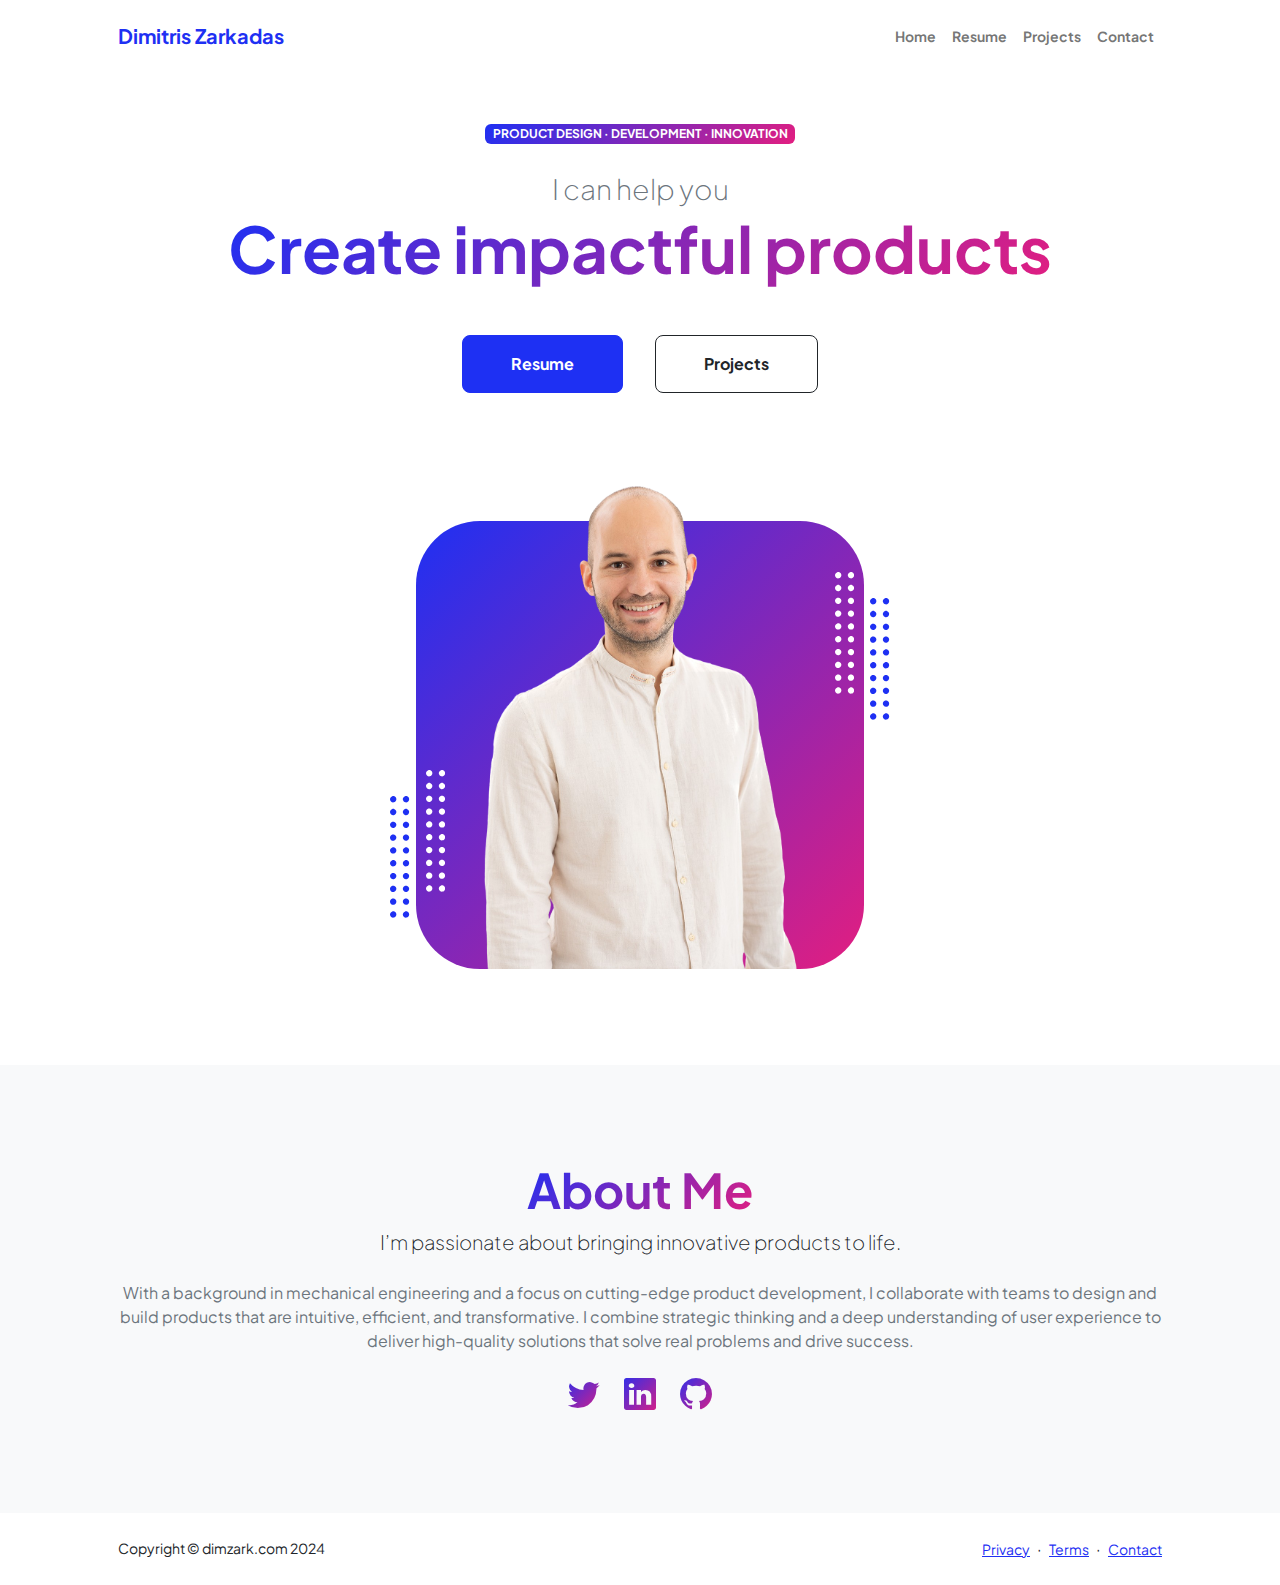
==== index.html @ 33615c78 "Update index.html" ====
<!DOCTYPE html>
<html lang="en">
    <head>
        <meta charset="utf-8" />
        <meta name="viewport" content="width=device-width, initial-scale=1, shrink-to-fit=no" />
        <meta name="description" content="" />
        <meta name="author" content="" />
        <title>Dimitris Zarkadas</title>
        <!-- Favicon-->
        <link rel="icon" type="image/x-icon" href="assets/favicon.ico" />
        <!-- Custom Google font-->
        <link rel="preconnect" href="https://fonts.googleapis.com" />
        <link rel="preconnect" href="https://fonts.gstatic.com" crossorigin />
        <link href="https://fonts.googleapis.com/css2?family=Plus+Jakarta+Sans:wght@100;200;300;400;500;600;700;800;900&amp;display=swap" rel="stylesheet" />
        <!-- Bootstrap icons-->
        <link href="https://cdn.jsdelivr.net/npm/bootstrap-icons@1.8.1/font/bootstrap-icons.css" rel="stylesheet" />
        <!-- Core theme CSS (includes Bootstrap)-->
        <link href="css/styles.css" rel="stylesheet" />
    </head>
    <body class="d-flex flex-column h-100">
        <main class="flex-shrink-0">
            <!-- Navigation-->
            <nav class="navbar navbar-expand-lg navbar-light bg-white py-3">
                <div class="container px-5">
                    <a class="navbar-brand" href="index.html"><span class="fw-bolder text-primary">Dimitris Zarkadas</span></a>
                    <button class="navbar-toggler" type="button" data-bs-toggle="collapse" data-bs-target="#navbarSupportedContent" aria-controls="navbarSupportedContent" aria-expanded="false" aria-label="Toggle navigation"><span class="navbar-toggler-icon"></span></button>
                    <div class="collapse navbar-collapse" id="navbarSupportedContent">
                        <ul class="navbar-nav ms-auto mb-2 mb-lg-0 small fw-bolder">
                            <li class="nav-item"><a class="nav-link" href="index.html">Home</a></li>
                            <li class="nav-item"><a class="nav-link" href="resume.html">Resume</a></li>
                            <li class="nav-item"><a class="nav-link" href="projects.html">Projects</a></li>
                            <li class="nav-item"><a class="nav-link" href="contact.html">Contact</a></li>
                        </ul>
                    </div>
                </div>
            </nav>
            <!-- Header-->
            <header class="py-5">
                <div class="container px-5 pb-5">
                    <div class="row gx-5 align-items-center">
                        <div class="col-xxl-5">
                            <!-- Header text content-->
                            <div class="text-center text-xxl-start">
                                <div class="badge bg-gradient-primary-to-secondary text-white mb-4"><div class="text-uppercase">Product Design &middot; Development &middot; Innovation</div></div>
                                <div class="fs-3 fw-light text-muted">I can help you</div>
                                <h1 class="display-3 fw-bolder mb-5"><span class="text-gradient d-inline">Create impactful products</span></h1>
                                <div class="d-grid gap-3 d-sm-flex justify-content-sm-center justify-content-xxl-start mb-3">
                                    <a class="btn btn-primary btn-lg px-5 py-3 me-sm-3 fs-6 fw-bolder" href="resume.html">Resume</a>
                                    <a class="btn btn-outline-dark btn-lg px-5 py-3 fs-6 fw-bolder" href="projects.html">Projects</a>
                                </div>
                            </div>
                        </div>
                        <div class="col-xxl-7">
                            <!-- Header profile picture-->
                            <div class="d-flex justify-content-center mt-5 mt-xxl-0">
                                <div class="profile bg-gradient-primary-to-secondary">
                                    <!-- TIP: For best results, use a photo with a transparent background like the demo example below-->
                                    <!-- Watch a tutorial on how to do this on YouTube (link)-->
                                    <img class="profile-img" src="assets/profile.png" alt="..." />
                                    <div class="dots-1">
                                        <!-- SVG Dots-->
                                        <svg version="1.1" xmlns="http://www.w3.org/2000/svg" xmlns:xlink="http://www.w3.org/1999/xlink" x="0px" y="0px" viewBox="0 0 191.6 1215.4" style="enable-background: new 0 0 191.6 1215.4" xml:space="preserve">
                                            <g transform="translate(0.000000,1280.000000) scale(0.100000,-0.100000)">
                                                <path d="M227.7,12788.6c-105-35-200-141-222-248c-43-206,163-412,369-369c155,32,275,190,260,339c-11,105-90,213-190,262        C383.7,12801.6,289.7,12808.6,227.7,12788.6z"></path>
                                                <path d="M1507.7,12788.6c-151-50-253-216-222-362c25-119,136-230,254-255c194-41,395,142,375,339c-11,105-90,213-190,262        C1663.7,12801.6,1569.7,12808.6,1507.7,12788.6z"></path>
                                                <path d="M227.7,11508.6c-105-35-200-141-222-248c-43-206,163-412,369-369c155,32,275,190,260,339c-11,105-90,213-190,262        C383.7,11521.6,289.7,11528.6,227.7,11508.6z"></path>
                                                <path d="M1507.7,11508.6c-151-50-253-216-222-362c25-119,136-230,254-255c194-41,395,142,375,339c-11,105-90,213-190,262        C1663.7,11521.6,1569.7,11528.6,1507.7,11508.6z"></path>
                                                <path d="M227.7,10228.6c-105-35-200-141-222-248c-43-206,163-412,369-369c155,32,275,190,260,339c-11,105-90,213-190,262        C383.7,10241.6,289.7,10248.6,227.7,10228.6z"></path>
                                                <path d="M1507.7,10228.6c-105-35-200-141-222-248c-43-206,163-412,369-369c155,32,275,190,260,339c-11,105-90,213-190,262        C1663.7,10241.6,1569.7,10248.6,1507.7,10228.6z"></path>
                                                <path d="M227.7,8948.6c-105-35-200-141-222-248c-43-206,163-412,369-369c155,32,275,190,260,339c-11,105-90,213-190,262        C383.7,8961.6,289.7,8968.6,227.7,8948.6z"></path>
                                                <path d="M1507.7,8948.6c-105-35-200-141-222-248c-43-206,163-412,369-369c155,32,275,190,260,339c-11,105-90,213-190,262        C1663.7,8961.6,1569.7,8968.6,1507.7,8948.6z"></path>
                                                <path d="M227.7,7668.6c-105-35-200-141-222-248c-43-206,163-412,369-369c155,32,275,190,260,339c-11,105-90,213-190,262        C383.7,7681.6,289.7,7688.6,227.7,7668.6z"></path>
                                                <path d="M1507.7,7668.6c-105-35-200-141-222-248c-43-206,163-412,369-369c155,32,275,190,260,339c-11,105-90,213-190,262        C1663.7,7681.6,1569.7,7688.6,1507.7,7668.6z"></path>
                                                <path d="M227.7,6388.6c-105-35-200-141-222-248c-43-206,163-412,369-369c155,32,275,190,260,339c-11,105-90,213-190,262        C383.7,6401.6,289.7,6408.6,227.7,6388.6z"></path>
                                                <path d="M1507.7,6388.6c-105-35-200-141-222-248c-43-206,163-412,369-369c155,32,275,190,260,339c-11,105-90,213-190,262        C1663.7,6401.6,1569.7,6408.6,1507.7,6388.6z"></path>
                                                <path d="M227.7,5108.6c-105-35-200-141-222-248c-43-206,163-412,369-369c155,32,275,190,260,339c-11,105-90,213-190,262        C383.7,5121.6,289.7,5128.6,227.7,5108.6z"></path>
                                                <path d="M1507.7,5108.6c-105-35-200-141-222-248c-43-206,163-412,369-369c155,32,275,190,260,339c-11,105-90,213-190,262        C1663.7,5121.6,1569.7,5128.6,1507.7,5108.6z"></path>
                                                <path d="M227.7,3828.6c-105-35-200-141-222-248c-43-206,163-412,369-369c155,32,275,190,260,339c-11,105-90,213-190,262        C383.7,3841.6,289.7,3848.6,227.7,3828.6z"></path>
                                                <path d="M1507.7,3828.6c-105-35-200-141-222-248c-43-206,163-412,369-369c155,32,275,190,260,339c-11,105-90,213-190,262        C1663.7,3841.6,1569.7,3848.6,1507.7,3828.6z"></path>
                                                <path d="M227.7,2548.6c-105-35-200-141-222-248c-43-206,163-412,369-369c155,32,275,190,260,339c-11,105-90,213-190,262        C383.7,2561.6,289.7,2568.6,227.7,2548.6z"></path>
                                                <path d="M1507.7,2548.6c-105-35-200-141-222-248c-43-206,163-412,369-369c155,32,275,190,260,339c-11,105-90,213-190,262        C1663.7,2561.6,1569.7,2568.6,1507.7,2548.6z"></path>
                                                <path d="M227.7,1268.6c-105-35-200-141-222-248c-43-206,163-412,369-369c155,32,275,190,260,339c-11,105-90,213-190,262        C383.7,1281.6,289.7,1288.6,227.7,1268.6z"></path>
                                                <path d="M1507.7,1268.6c-105-35-200-141-222-248c-43-206,163-412,369-369c155,32,275,190,260,339c-11,105-90,213-190,262        C1663.7,1281.6,1569.7,1288.6,1507.7,1268.6z"></path>
                                            </g>
                                        </svg>
                                        <!-- END of SVG dots-->
                                    </div>
                                    <div class="dots-2">
                                        <!-- SVG Dots-->
                                        <svg version="1.1" xmlns="http://www.w3.org/2000/svg" xmlns:xlink="http://www.w3.org/1999/xlink" x="0px" y="0px" viewBox="0 0 191.6 1215.4" style="enable-background: new 0 0 191.6 1215.4" xml:space="preserve">
                                            <g transform="translate(0.000000,1280.000000) scale(0.100000,-0.100000)">
                                                <path d="M227.7,12788.6c-105-35-200-141-222-248c-43-206,163-412,369-369c155,32,275,190,260,339c-11,105-90,213-190,262        C383.7,12801.6,289.7,12808.6,227.7,12788.6z"></path>
                                                <path d="M1507.7,12788.6c-151-50-253-216-222-362c25-119,136-230,254-255c194-41,395,142,375,339c-11,105-90,213-190,262        C1663.7,12801.6,1569.7,12808.6,1507.7,12788.6z"></path>
                                                <path d="M227.7,11508.6c-105-35-200-141-222-248c-43-206,163-412,369-369c155,32,275,190,260,339c-11,105-90,213-190,262        C383.7,11521.6,289.7,11528.6,227.7,11508.6z"></path>
                                                <path d="M1507.7,11508.6c-151-50-253-216-222-362c25-119,136-230,254-255c194-41,395,142,375,339c-11,105-90,213-190,262        C1663.7,11521.6,1569.7,11528.6,1507.7,11508.6z"></path>
                                                <path d="M227.7,10228.6c-105-35-200-141-222-248c-43-206,163-412,369-369c155,32,275,190,260,339c-11,105-90,213-190,262        C383.7,10241.6,289.7,10248.6,227.7,10228.6z"></path>
                                                <path d="M1507.7,10228.6c-105-35-200-141-222-248c-43-206,163-412,369-369c155,32,275,190,260,339c-11,105-90,213-190,262        C1663.7,10241.6,1569.7,10248.6,1507.7,10228.6z"></path>
                                                <path d="M227.7,8948.6c-105-35-200-141-222-248c-43-206,163-412,369-369c155,32,275,190,260,339c-11,105-90,213-190,262        C383.7,8961.6,289.7,8968.6,227.7,8948.6z"></path>
                                                <path d="M1507.7,8948.6c-105-35-200-141-222-248c-43-206,163-412,369-369c155,32,275,190,260,339c-11,105-90,213-190,262        C1663.7,8961.6,1569.7,8968.6,1507.7,8948.6z"></path>
                                                <path d="M227.7,7668.6c-105-35-200-141-222-248c-43-206,163-412,369-369c155,32,275,190,260,339c-11,105-90,213-190,262        C383.7,7681.6,289.7,7688.6,227.7,7668.6z"></path>
                                                <path d="M1507.7,7668.6c-105-35-200-141-222-248c-43-206,163-412,369-369c155,32,275,190,260,339c-11,105-90,213-190,262        C1663.7,7681.6,1569.7,7688.6,1507.7,7668.6z"></path>
                                                <path d="M227.7,6388.6c-105-35-200-141-222-248c-43-206,163-412,369-369c155,32,275,190,260,339c-11,105-90,213-190,262        C383.7,6401.6,289.7,6408.6,227.7,6388.6z"></path>
                                                <path d="M1507.7,6388.6c-105-35-200-141-222-248c-43-206,163-412,369-369c155,32,275,190,260,339c-11,105-90,213-190,262        C1663.7,6401.6,1569.7,6408.6,1507.7,6388.6z"></path>
                                                <path d="M227.7,5108.6c-105-35-200-141-222-248c-43-206,163-412,369-369c155,32,275,190,260,339c-11,105-90,213-190,262        C383.7,5121.6,289.7,5128.6,227.7,5108.6z"></path>
                                                <path d="M1507.7,5108.6c-105-35-200-141-222-248c-43-206,163-412,369-369c155,32,275,190,260,339c-11,105-90,213-190,262        C1663.7,5121.6,1569.7,5128.6,1507.7,5108.6z"></path>
                                                <path d="M227.7,3828.6c-105-35-200-141-222-248c-43-206,163-412,369-369c155,32,275,190,260,339c-11,105-90,213-190,262        C383.7,3841.6,289.7,3848.6,227.7,3828.6z"></path>
                                                <path d="M1507.7,3828.6c-105-35-200-141-222-248c-43-206,163-412,369-369c155,32,275,190,260,339c-11,105-90,213-190,262        C1663.7,3841.6,1569.7,3848.6,1507.7,3828.6z"></path>
                                                <path d="M227.7,2548.6c-105-35-200-141-222-248c-43-206,163-412,369-369c155,32,275,190,260,339c-11,105-90,213-190,262        C383.7,2561.6,289.7,2568.6,227.7,2548.6z"></path>
                                                <path d="M1507.7,2548.6c-105-35-200-141-222-248c-43-206,163-412,369-369c155,32,275,190,260,339c-11,105-90,213-190,262        C1663.7,2561.6,1569.7,2568.6,1507.7,2548.6z"></path>
                                                <path d="M227.7,1268.6c-105-35-200-141-222-248c-43-206,163-412,369-369c155,32,275,190,260,339c-11,105-90,213-190,262        C383.7,1281.6,289.7,1288.6,227.7,1268.6z"></path>
                                                <path d="M1507.7,1268.6c-105-35-200-141-222-248c-43-206,163-412,369-369c155,32,275,190,260,339c-11,105-90,213-190,262        C1663.7,1281.6,1569.7,1288.6,1507.7,1268.6z"></path>
                                            </g>
                                        </svg>
                                        <!-- END of SVG dots-->
                                    </div>
                                    <div class="dots-3">
                                        <!-- SVG Dots-->
                                        <svg version="1.1" xmlns="http://www.w3.org/2000/svg" xmlns:xlink="http://www.w3.org/1999/xlink" x="0px" y="0px" viewBox="0 0 191.6 1215.4" style="enable-background: new 0 0 191.6 1215.4" xml:space="preserve">
                                            <g transform="translate(0.000000,1280.000000) scale(0.100000,-0.100000)">
                                                <path d="M227.7,12788.6c-105-35-200-141-222-248c-43-206,163-412,369-369c155,32,275,190,260,339c-11,105-90,213-190,262        C383.7,12801.6,289.7,12808.6,227.7,12788.6z"></path>
                                                <path d="M1507.7,12788.6c-151-50-253-216-222-362c25-119,136-230,254-255c194-41,395,142,375,339c-11,105-90,213-190,262        C1663.7,12801.6,1569.7,12808.6,1507.7,12788.6z"></path>
                                                <path d="M227.7,11508.6c-105-35-200-141-222-248c-43-206,163-412,369-369c155,32,275,190,260,339c-11,105-90,213-190,262        C383.7,11521.6,289.7,11528.6,227.7,11508.6z"></path>
                                                <path d="M1507.7,11508.6c-151-50-253-216-222-362c25-119,136-230,254-255c194-41,395,142,375,339c-11,105-90,213-190,262        C1663.7,11521.6,1569.7,11528.6,1507.7,11508.6z"></path>
                                                <path d="M227.7,10228.6c-105-35-200-141-222-248c-43-206,163-412,369-369c155,32,275,190,260,339c-11,105-90,213-190,262        C383.7,10241.6,289.7,10248.6,227.7,10228.6z"></path>
                                                <path d="M1507.7,10228.6c-105-35-200-141-222-248c-43-206,163-412,369-369c155,32,275,190,260,339c-11,105-90,213-190,262        C1663.7,10241.6,1569.7,10248.6,1507.7,10228.6z"></path>
                                                <path d="M227.7,8948.6c-105-35-200-141-222-248c-43-206,163-412,369-369c155,32,275,190,260,339c-11,105-90,213-190,262        C383.7,8961.6,289.7,8968.6,227.7,8948.6z"></path>
                                                <path d="M1507.7,8948.6c-105-35-200-141-222-248c-43-206,163-412,369-369c155,32,275,190,260,339c-11,105-90,213-190,262        C1663.7,8961.6,1569.7,8968.6,1507.7,8948.6z"></path>
                                                <path d="M227.7,7668.6c-105-35-200-141-222-248c-43-206,163-412,369-369c155,32,275,190,260,339c-11,105-90,213-190,262        C383.7,7681.6,289.7,7688.6,227.7,7668.6z"></path>
                                                <path d="M1507.7,7668.6c-105-35-200-141-222-248c-43-206,163-412,369-369c155,32,275,190,260,339c-11,105-90,213-190,262        C1663.7,7681.6,1569.7,7688.6,1507.7,7668.6z"></path>
                                                <path d="M227.7,6388.6c-105-35-200-141-222-248c-43-206,163-412,369-369c155,32,275,190,260,339c-11,105-90,213-190,262        C383.7,6401.6,289.7,6408.6,227.7,6388.6z"></path>
                                                <path d="M1507.7,6388.6c-105-35-200-141-222-248c-43-206,163-412,369-369c155,32,275,190,260,339c-11,105-90,213-190,262        C1663.7,6401.6,1569.7,6408.6,1507.7,6388.6z"></path>
                                                <path d="M227.7,5108.6c-105-35-200-141-222-248c-43-206,163-412,369-369c155,32,275,190,260,339c-11,105-90,213-190,262        C383.7,5121.6,289.7,5128.6,227.7,5108.6z"></path>
                                                <path d="M1507.7,5108.6c-105-35-200-141-222-248c-43-206,163-412,369-369c155,32,275,190,260,339c-11,105-90,213-190,262        C1663.7,5121.6,1569.7,5128.6,1507.7,5108.6z"></path>
                                                <path d="M227.7,3828.6c-105-35-200-141-222-248c-43-206,163-412,369-369c155,32,275,190,260,339c-11,105-90,213-190,262        C383.7,3841.6,289.7,3848.6,227.7,3828.6z"></path>
                                                <path d="M1507.7,3828.6c-105-35-200-141-222-248c-43-206,163-412,369-369c155,32,275,190,260,339c-11,105-90,213-190,262        C1663.7,3841.6,1569.7,3848.6,1507.7,3828.6z"></path>
                                                <path d="M227.7,2548.6c-105-35-200-141-222-248c-43-206,163-412,369-369c155,32,275,190,260,339c-11,105-90,213-190,262        C383.7,2561.6,289.7,2568.6,227.7,2548.6z"></path>
                                                <path d="M1507.7,2548.6c-105-35-200-141-222-248c-43-206,163-412,369-369c155,32,275,190,260,339c-11,105-90,213-190,262        C1663.7,2561.6,1569.7,2568.6,1507.7,2548.6z"></path>
                                                <path d="M227.7,1268.6c-105-35-200-141-222-248c-43-206,163-412,369-369c155,32,275,190,260,339c-11,105-90,213-190,262        C383.7,1281.6,289.7,1288.6,227.7,1268.6z"></path>
                                                <path d="M1507.7,1268.6c-105-35-200-141-222-248c-43-206,163-412,369-369c155,32,275,190,260,339c-11,105-90,213-190,262        C1663.7,1281.6,1569.7,1288.6,1507.7,1268.6z"></path>
                                            </g>
                                        </svg>
                                        <!-- END of SVG dots-->
                                    </div>
                                    <div class="dots-4">
                                        <!-- SVG Dots-->
                                        <svg version="1.1" xmlns="http://www.w3.org/2000/svg" xmlns:xlink="http://www.w3.org/1999/xlink" x="0px" y="0px" viewBox="0 0 191.6 1215.4" style="enable-background: new 0 0 191.6 1215.4" xml:space="preserve">
                                            <g transform="translate(0.000000,1280.000000) scale(0.100000,-0.100000)">
                                                <path d="M227.7,12788.6c-105-35-200-141-222-248c-43-206,163-412,369-369c155,32,275,190,260,339c-11,105-90,213-190,262        C383.7,12801.6,289.7,12808.6,227.7,12788.6z"></path>
                                                <path d="M1507.7,12788.6c-151-50-253-216-222-362c25-119,136-230,254-255c194-41,395,142,375,339c-11,105-90,213-190,262        C1663.7,12801.6,1569.7,12808.6,1507.7,12788.6z"></path>
                                                <path d="M227.7,11508.6c-105-35-200-141-222-248c-43-206,163-412,369-369c155,32,275,190,260,339c-11,105-90,213-190,262        C383.7,11521.6,289.7,11528.6,227.7,11508.6z"></path>
                                                <path d="M1507.7,11508.6c-151-50-253-216-222-362c25-119,136-230,254-255c194-41,395,142,375,339c-11,105-90,213-190,262        C1663.7,11521.6,1569.7,11528.6,1507.7,11508.6z"></path>
                                                <path d="M227.7,10228.6c-105-35-200-141-222-248c-43-206,163-412,369-369c155,32,275,190,260,339c-11,105-90,213-190,262        C383.7,10241.6,289.7,10248.6,227.7,10228.6z"></path>
                                                <path d="M1507.7,10228.6c-105-35-200-141-222-248c-43-206,163-412,369-369c155,32,275,190,260,339c-11,105-90,213-190,262        C1663.7,10241.6,1569.7,10248.6,1507.7,10228.6z"></path>
                                                <path d="M227.7,8948.6c-105-35-200-141-222-248c-43-206,163-412,369-369c155,32,275,190,260,339c-11,105-90,213-190,262        C383.7,8961.6,289.7,8968.6,227.7,8948.6z"></path>
                                                <path d="M1507.7,8948.6c-105-35-200-141-222-248c-43-206,163-412,369-369c155,32,275,190,260,339c-11,105-90,213-190,262        C1663.7,8961.6,1569.7,8968.6,1507.7,8948.6z"></path>
                                                <path d="M227.7,7668.6c-105-35-200-141-222-248c-43-206,163-412,369-369c155,32,275,190,260,339c-11,105-90,213-190,262        C383.7,7681.6,289.7,7688.6,227.7,7668.6z"></path>
                                                <path d="M1507.7,7668.6c-105-35-200-141-222-248c-43-206,163-412,369-369c155,32,275,190,260,339c-11,105-90,213-190,262        C1663.7,7681.6,1569.7,7688.6,1507.7,7668.6z"></path>
                                                <path d="M227.7,6388.6c-105-35-200-141-222-248c-43-206,163-412,369-369c155,32,275,190,260,339c-11,105-90,213-190,262        C383.7,6401.6,289.7,6408.6,227.7,6388.6z"></path>
                                                <path d="M1507.7,6388.6c-105-35-200-141-222-248c-43-206,163-412,369-369c155,32,275,190,260,339c-11,105-90,213-190,262        C1663.7,6401.6,1569.7,6408.6,1507.7,6388.6z"></path>
                                                <path d="M227.7,5108.6c-105-35-200-141-222-248c-43-206,163-412,369-369c155,32,275,190,260,339c-11,105-90,213-190,262        C383.7,5121.6,289.7,5128.6,227.7,5108.6z"></path>
                                                <path d="M1507.7,5108.6c-105-35-200-141-222-248c-43-206,163-412,369-369c155,32,275,190,260,339c-11,105-90,213-190,262        C1663.7,5121.6,1569.7,5128.6,1507.7,5108.6z"></path>
                                                <path d="M227.7,3828.6c-105-35-200-141-222-248c-43-206,163-412,369-369c155,32,275,190,260,339c-11,105-90,213-190,262        C383.7,3841.6,289.7,3848.6,227.7,3828.6z"></path>
                                                <path d="M1507.7,3828.6c-105-35-200-141-222-248c-43-206,163-412,369-369c155,32,275,190,260,339c-11,105-90,213-190,262        C1663.7,3841.6,1569.7,3848.6,1507.7,3828.6z"></path>
                                                <path d="M227.7,2548.6c-105-35-200-141-222-248c-43-206,163-412,369-369c155,32,275,190,260,339c-11,105-90,213-190,262        C383.7,2561.6,289.7,2568.6,227.7,2548.6z"></path>
                                                <path d="M1507.7,2548.6c-105-35-200-141-222-248c-43-206,163-412,369-369c155,32,275,190,260,339c-11,105-90,213-190,262        C1663.7,2561.6,1569.7,2568.6,1507.7,2548.6z"></path>
                                                <path d="M227.7,1268.6c-105-35-200-141-222-248c-43-206,163-412,369-369c155,32,275,190,260,339c-11,105-90,213-190,262        C383.7,1281.6,289.7,1288.6,227.7,1268.6z"></path>
                                                <path d="M1507.7,1268.6c-105-35-200-141-222-248c-43-206,163-412,369-369c155,32,275,190,260,339c-11,105-90,213-190,262        C1663.7,1281.6,1569.7,1288.6,1507.7,1268.6z"></path>
                                            </g>
                                        </svg>
                                        <!-- END of SVG dots-->
                                    </div>
                                </div>
                            </div>
                        </div>
                    </div>
                </div>
            </header>
            <!-- About Section-->
            <section class="bg-light py-5">
                <div class="container px-5">
                    <div class="row gx-5 justify-content-center">
                        <div class="col-xxl-8">
                            <div class="text-center my-5">
                                <h2 class="display-5 fw-bolder"><span class="text-gradient d-inline">About Me</span></h2>
                                <p class="lead fw-light mb-4">I’m passionate about bringing innovative products to life.</p>
                                <p class="text-muted">With a background in mechanical engineering and a focus on cutting-edge product development, I collaborate with teams to design and build products that are intuitive, efficient, and transformative. I combine strategic thinking and a deep understanding of user experience to deliver high-quality solutions that solve real problems and drive success.</p>
                                <div class="d-flex justify-content-center fs-2 gap-4">
                                    <a class="text-gradient" href="#!"><i class="bi bi-twitter"></i></a>
                                    <a class="text-gradient" href="#!"><i class="bi bi-linkedin"></i></a>
                                    <a class="text-gradient" href="#!"><i class="bi bi-github"></i></a>
                                </div>
                            </div>
                        </div>
                    </div>
                </div>
            </section>
        </main>
        <!-- Footer-->
        <footer class="bg-white py-4 mt-auto">
            <div class="container px-5">
                <div class="row align-items-center justify-content-between flex-column flex-sm-row">
                    <div class="col-auto"><div class="small m-0">Copyright &copy; dimzark.com 2024</div></div>
                    <div class="col-auto">
                        <a class="small" href="#!">Privacy</a>
                        <span class="mx-1">&middot;</span>
                        <a class="small" href="#!">Terms</a>
                        <span class="mx-1">&middot;</span>
                        <a class="small" href="#!">Contact</a>
                    </div>
                </div>
            </div>
        </footer>
        <!-- Bootstrap core JS-->
        <script src="https://cdn.jsdelivr.net/npm/bootstrap@5.2.3/dist/js/bootstrap.bundle.min.js"></script>
        <!-- Core theme JS-->
        <script src="js/scripts.js"></script>
    </body>
</html>
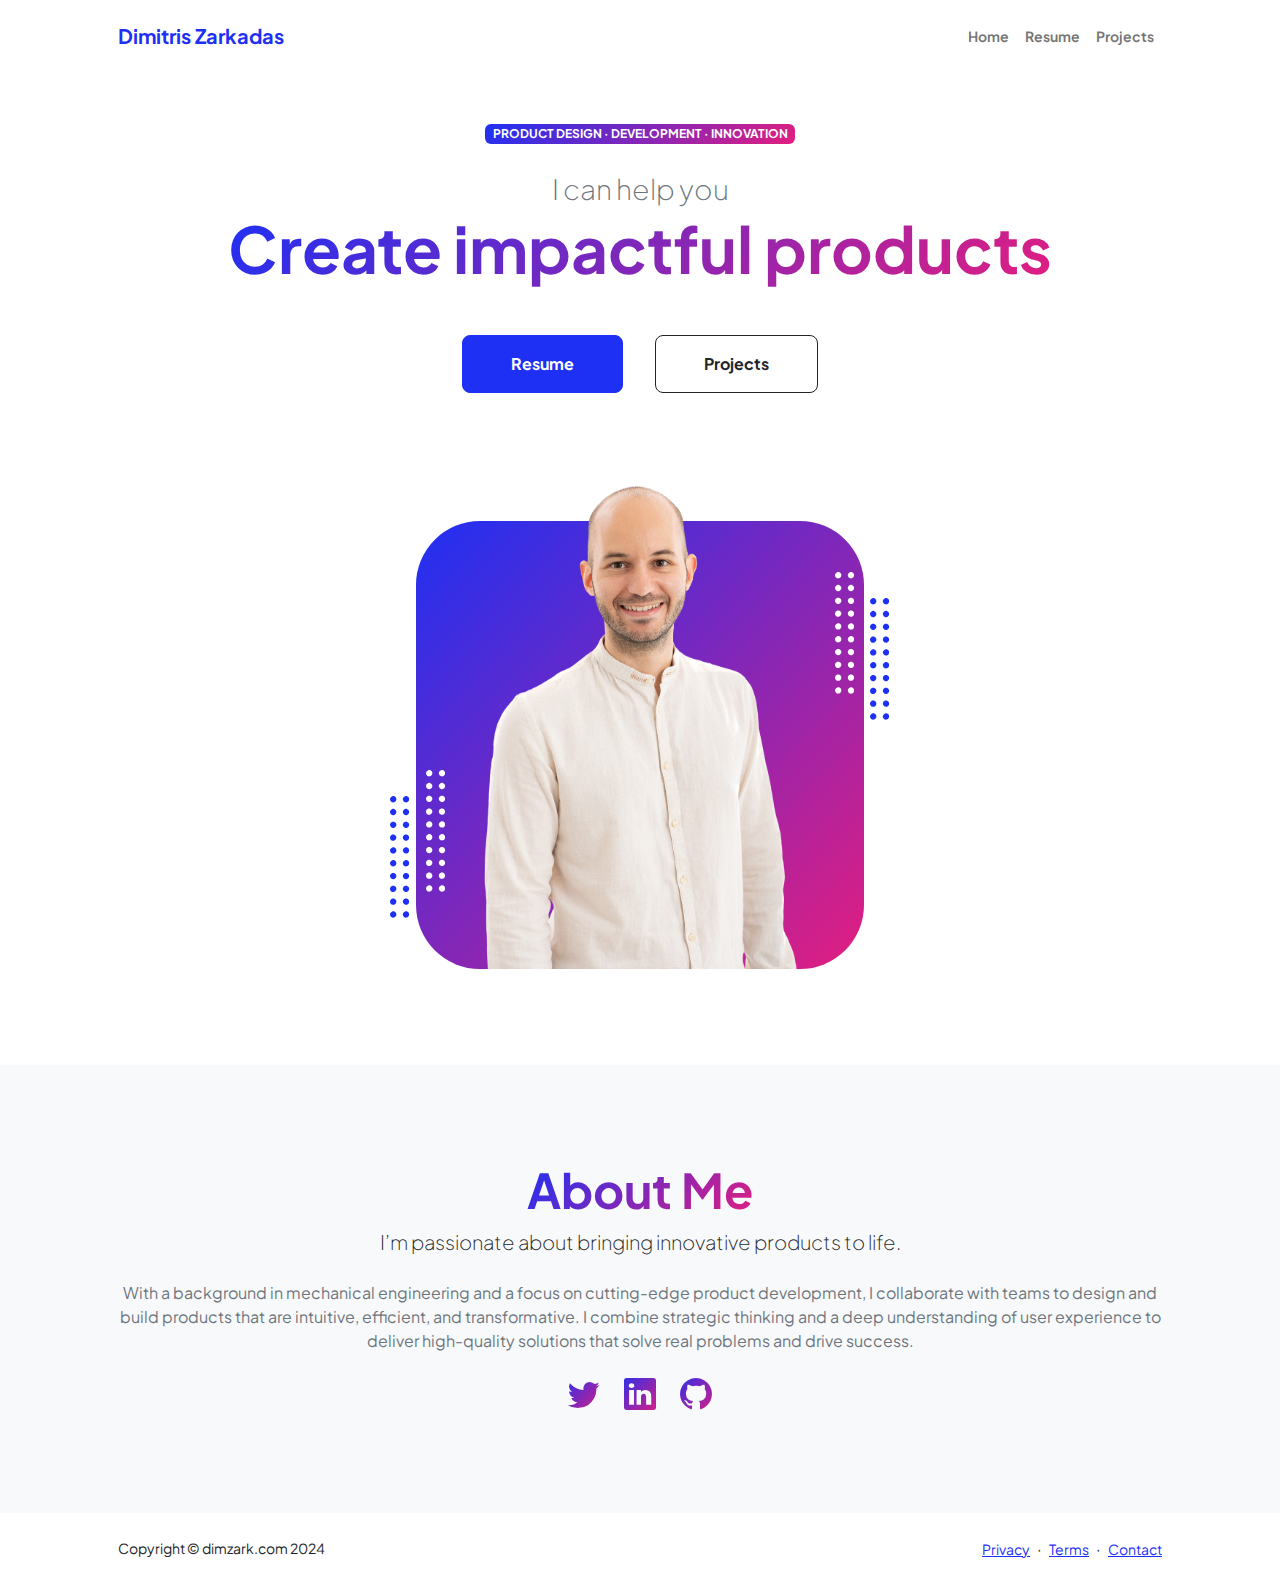
==== commit a5ce25c9: "Update index.html" ====
--- a/index.html
+++ b/index.html
@@ -29,7 +29,7 @@
                             <li class="nav-item"><a class="nav-link" href="index.html">Home</a></li>
                             <li class="nav-item"><a class="nav-link" href="resume.html">Resume</a></li>
                             <li class="nav-item"><a class="nav-link" href="projects.html">Projects</a></li>
-                            <li class="nav-item"><a class="nav-link" href="contact.html">Contact</a></li>
+                            <!--  <li class="nav-item"><a class="nav-link" href="contact.html">Contact</a></li> -->
                         </ul>
                     </div>
                 </div>
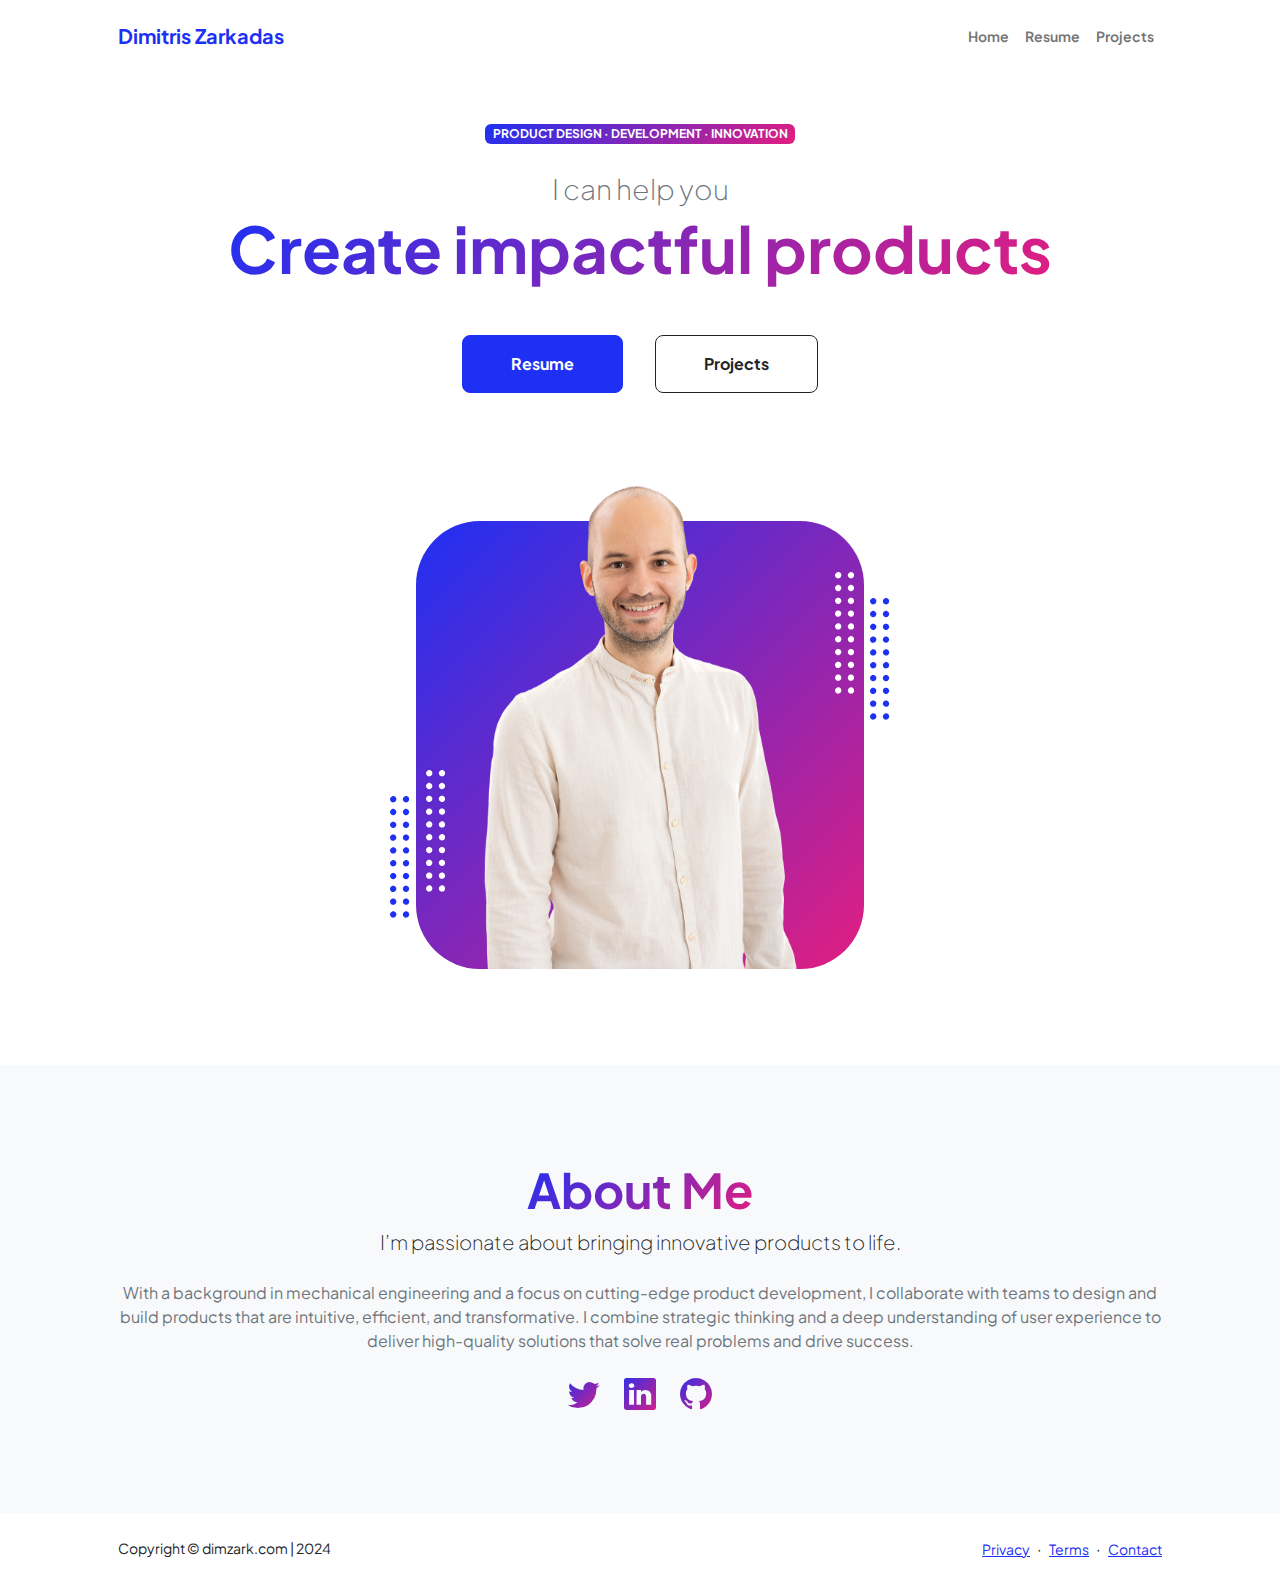
==== commit bc85ba5a: "Update index.html" ====
--- a/index.html
+++ b/index.html
@@ -199,7 +199,7 @@
         <footer class="bg-white py-4 mt-auto">
             <div class="container px-5">
                 <div class="row align-items-center justify-content-between flex-column flex-sm-row">
-                    <div class="col-auto"><div class="small m-0">Copyright &copy; dimzark.com 2024</div></div>
+                    <div class="col-auto"><div class="small m-0">Copyright &copy; dimzark.com | 2024</div></div>
                     <div class="col-auto">
                         <a class="small" href="#!">Privacy</a>
                         <span class="mx-1">&middot;</span>
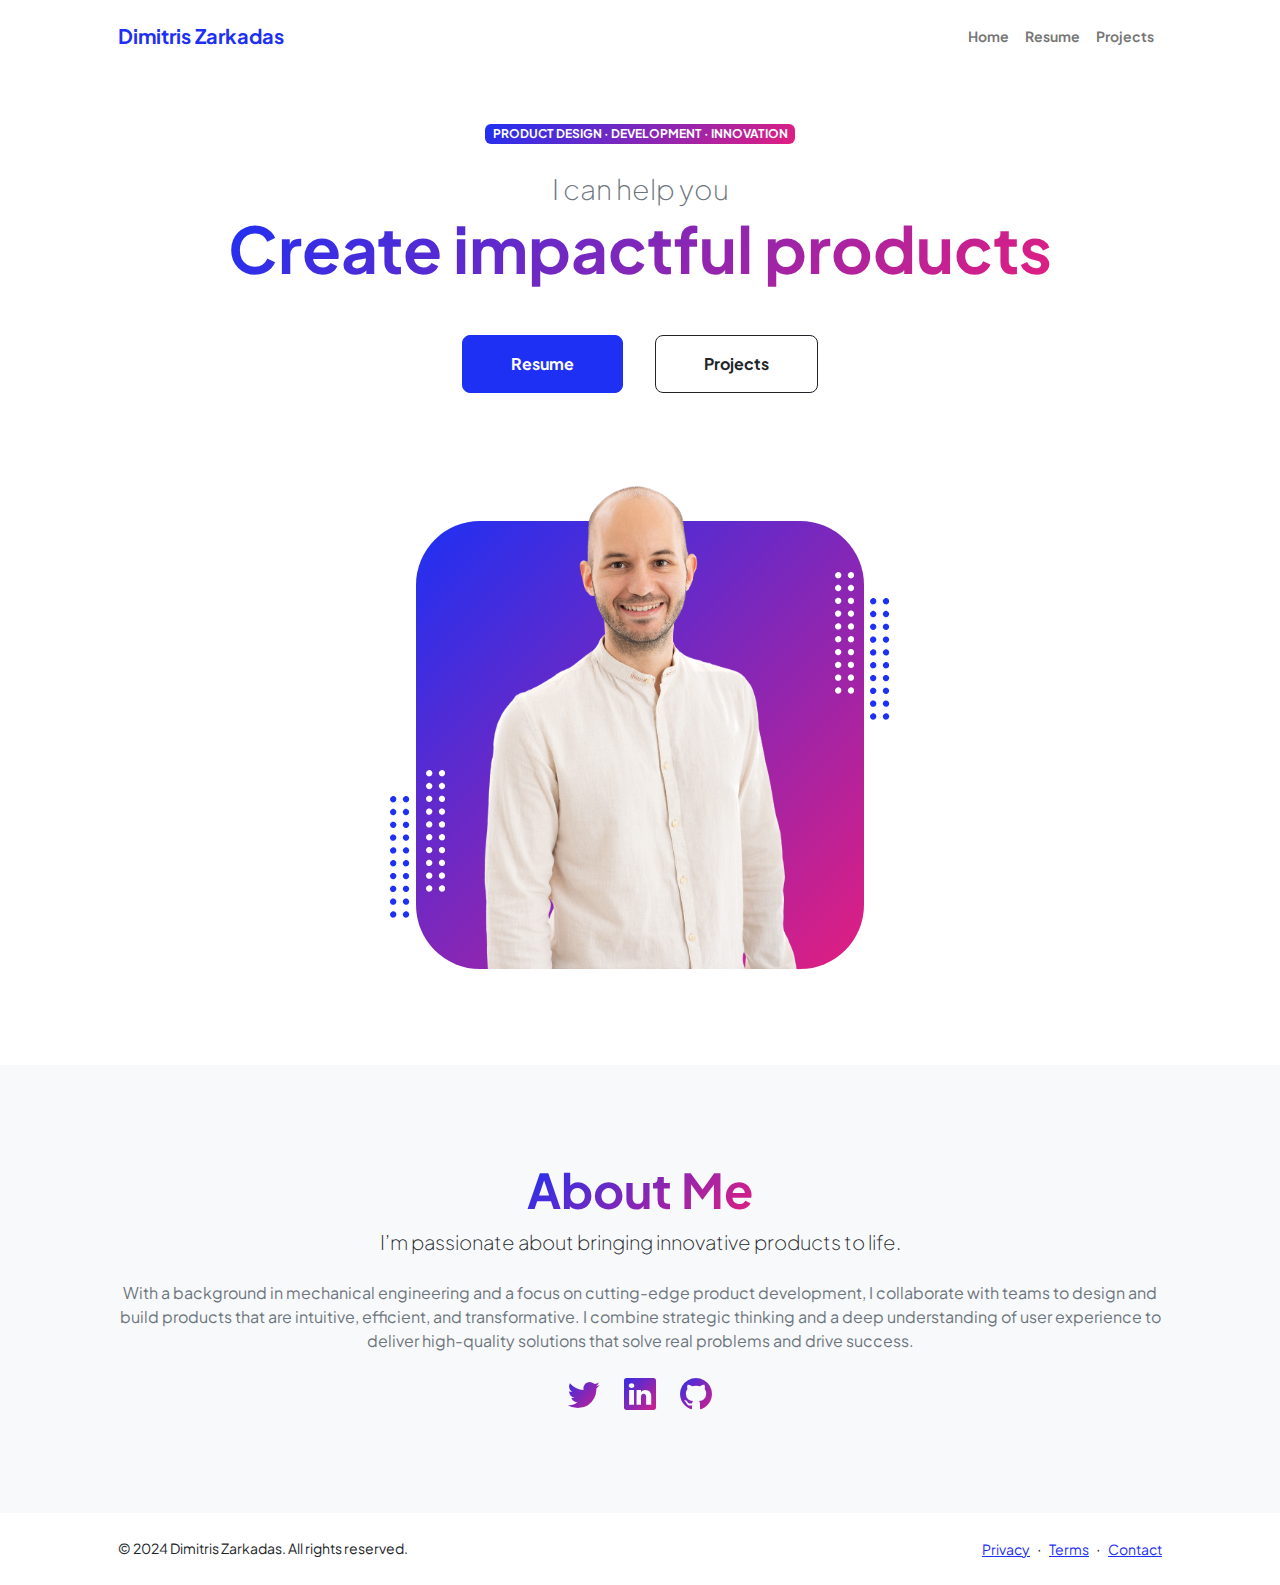
==== commit 5fcb3d9c: "Update index.html" ====
--- a/index.html
+++ b/index.html
@@ -199,7 +199,7 @@
         <footer class="bg-white py-4 mt-auto">
             <div class="container px-5">
                 <div class="row align-items-center justify-content-between flex-column flex-sm-row">
-                    <div class="col-auto"><div class="small m-0">Copyright &copy; dimzark.com | 2024</div></div>
+                    <div class="col-auto"><div class="small m-0">© 2024 Dimitris Zarkadas. All rights reserved.</div></div>
                     <div class="col-auto">
                         <a class="small" href="#!">Privacy</a>
                         <span class="mx-1">&middot;</span>
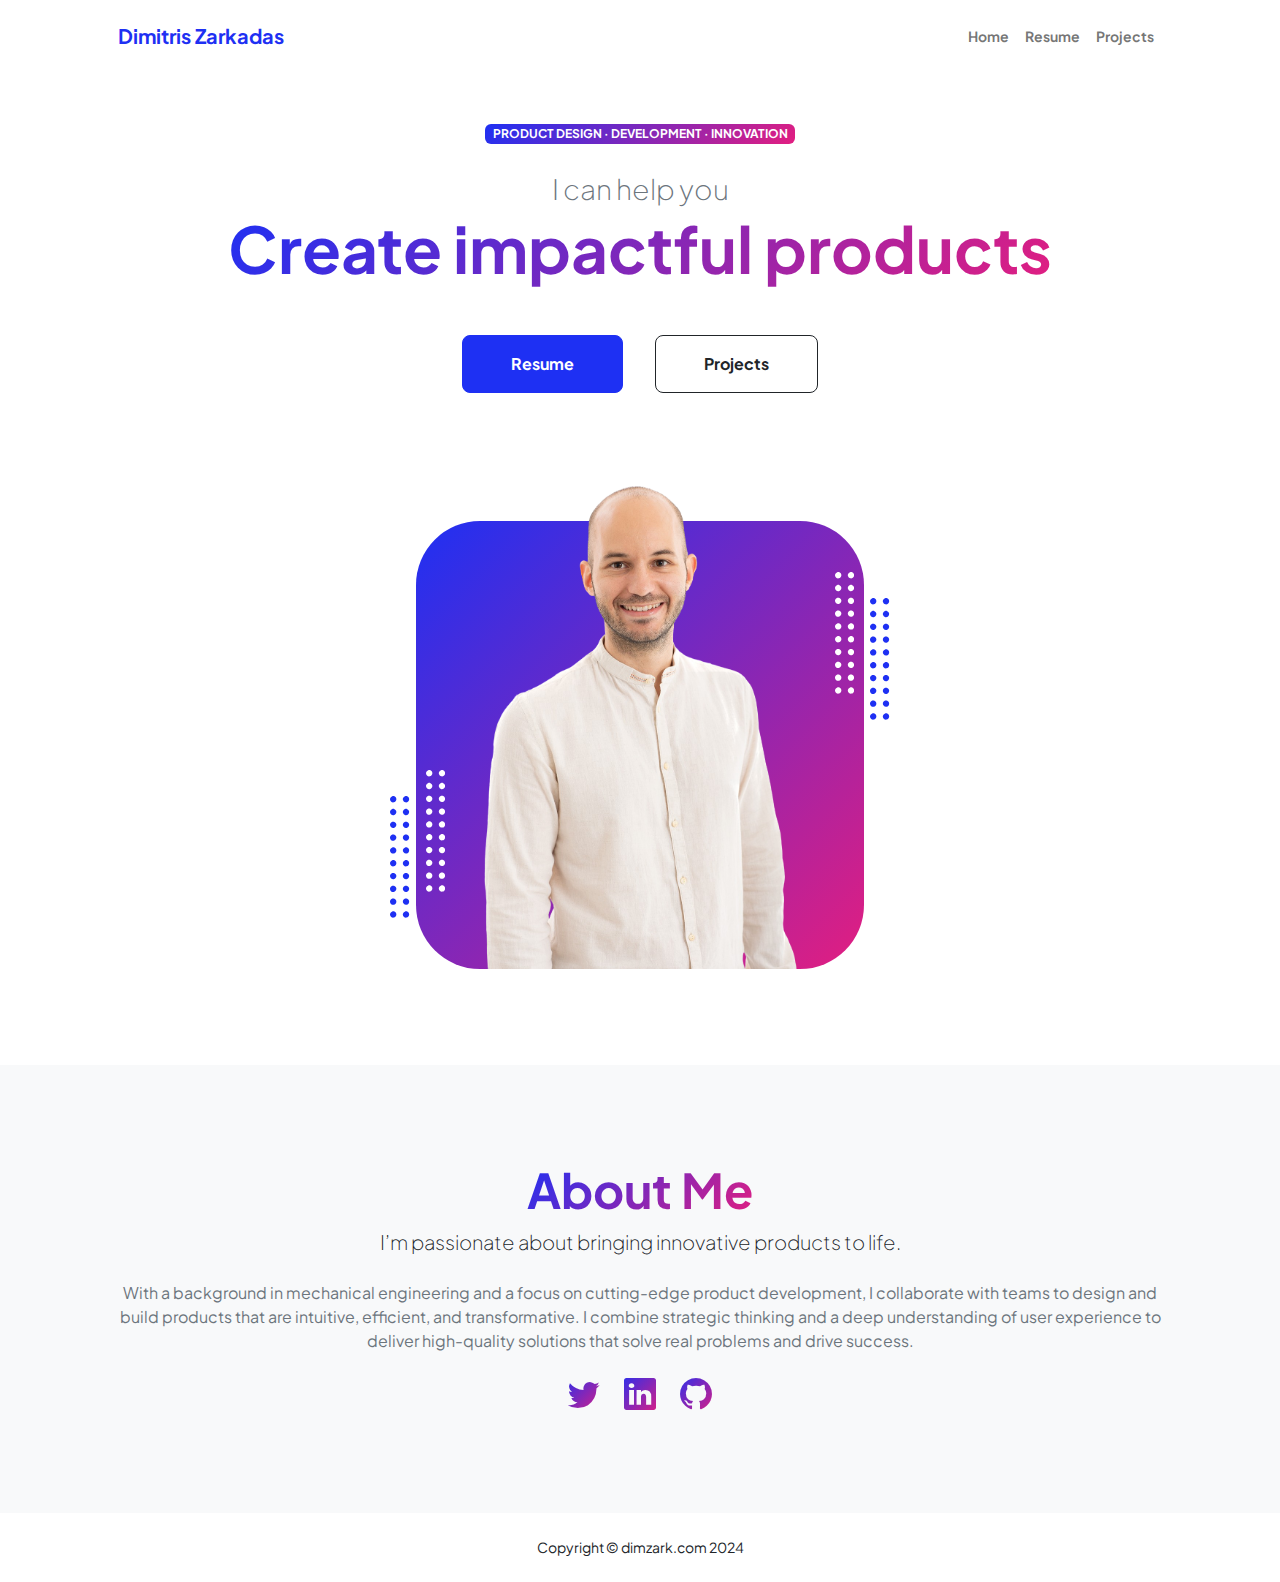
==== commit 99db83c3: "Update index.html" ====
--- a/index.html
+++ b/index.html
@@ -198,15 +198,15 @@
         <!-- Footer-->
         <footer class="bg-white py-4 mt-auto">
             <div class="container px-5">
-                <div class="row align-items-center justify-content-between flex-column flex-sm-row">
-                    <div class="col-auto"><div class="small m-0">© 2024 Dimitris Zarkadas. All rights reserved.</div></div>
-                    <div class="col-auto">
+                <div class="row align-items-center justify-content-center flex-column flex-sm-row">
+                    <div class="col-auto"><div class="small m-0">Copyright &copy; dimzark.com 2024</div></div>
+                   <!-- <div class="col-auto">
                         <a class="small" href="#!">Privacy</a>
                         <span class="mx-1">&middot;</span>
                         <a class="small" href="#!">Terms</a>
                         <span class="mx-1">&middot;</span>
                         <a class="small" href="#!">Contact</a>
-                    </div>
+                    </div> -->
                 </div>
             </div>
         </footer>
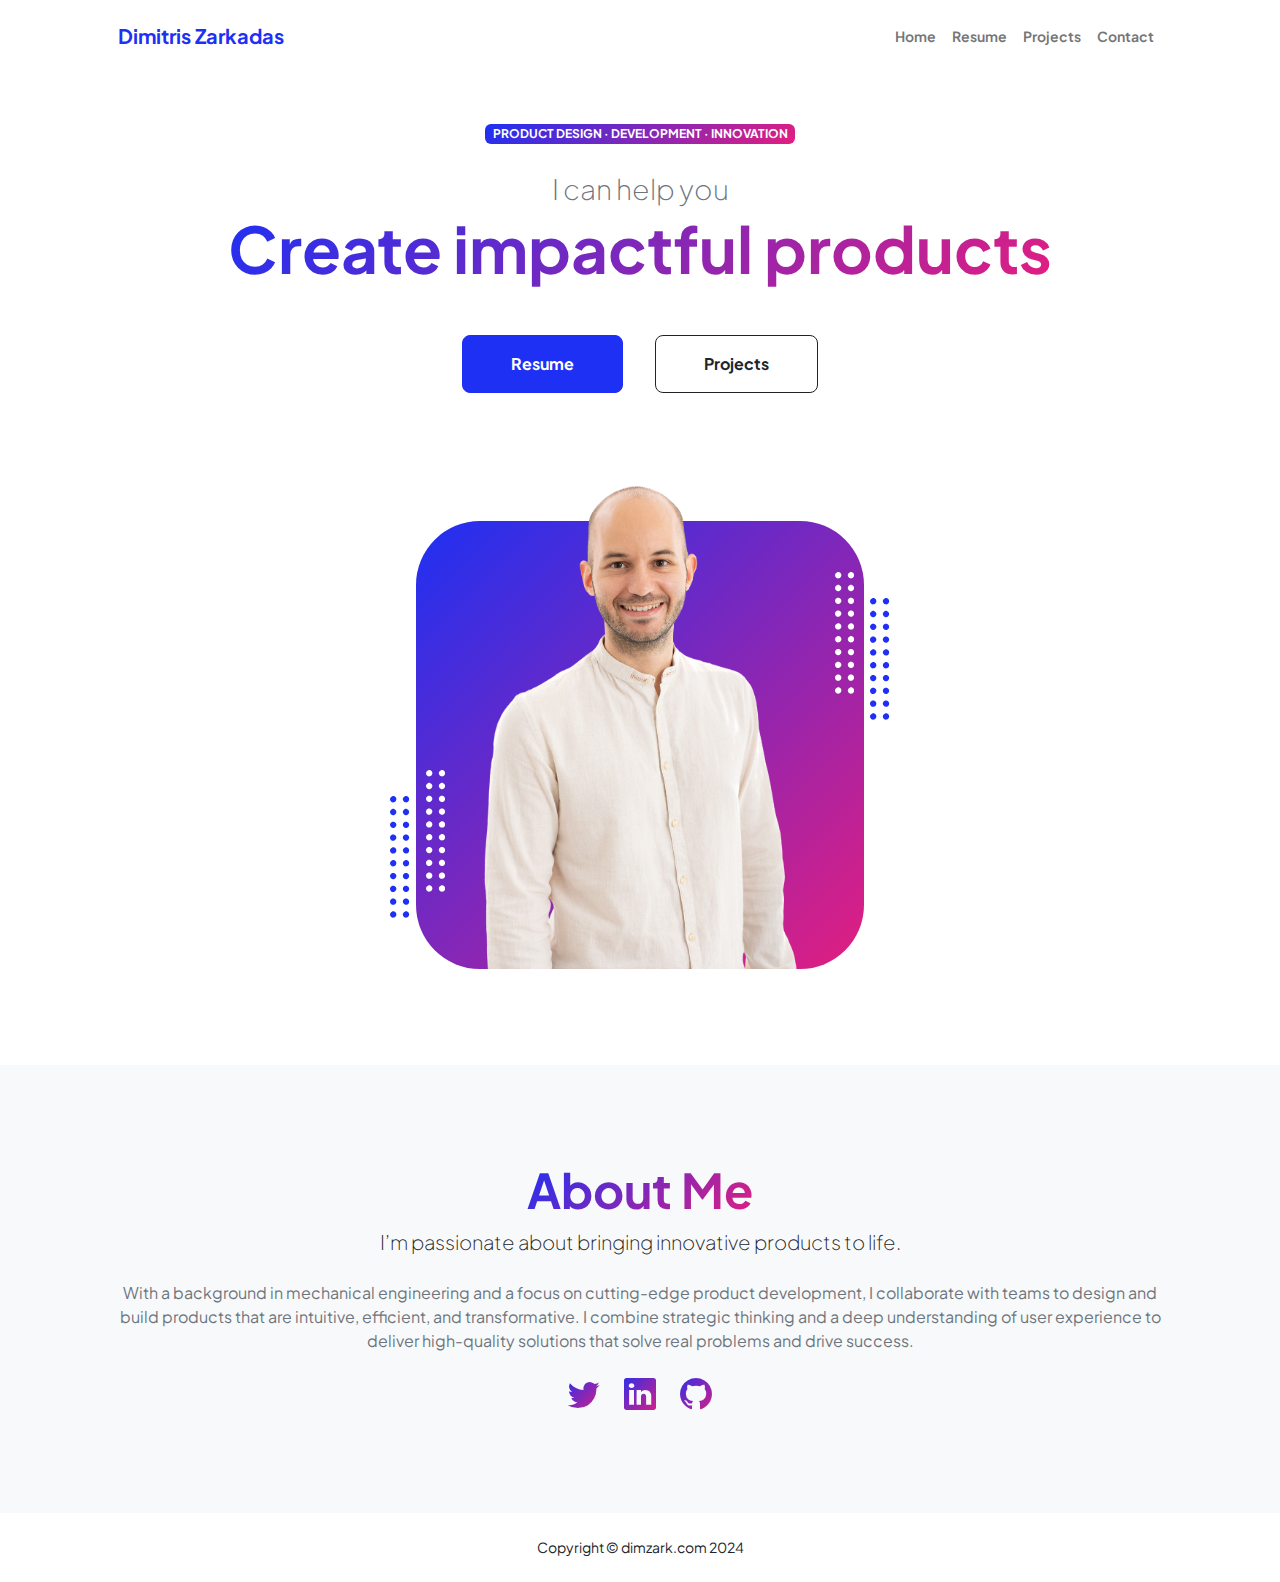
==== commit 75483f9b: "Update index.html" ====
--- a/index.html
+++ b/index.html
@@ -29,7 +29,7 @@
                             <li class="nav-item"><a class="nav-link" href="index.html">Home</a></li>
                             <li class="nav-item"><a class="nav-link" href="resume.html">Resume</a></li>
                             <li class="nav-item"><a class="nav-link" href="projects.html">Projects</a></li>
-                            <!--  <li class="nav-item"><a class="nav-link" href="contact.html">Contact</a></li> -->
+                            <li class="nav-item"><a class="nav-link" href="contact.html">Contact</a></li> 
                         </ul>
                     </div>
                 </div>
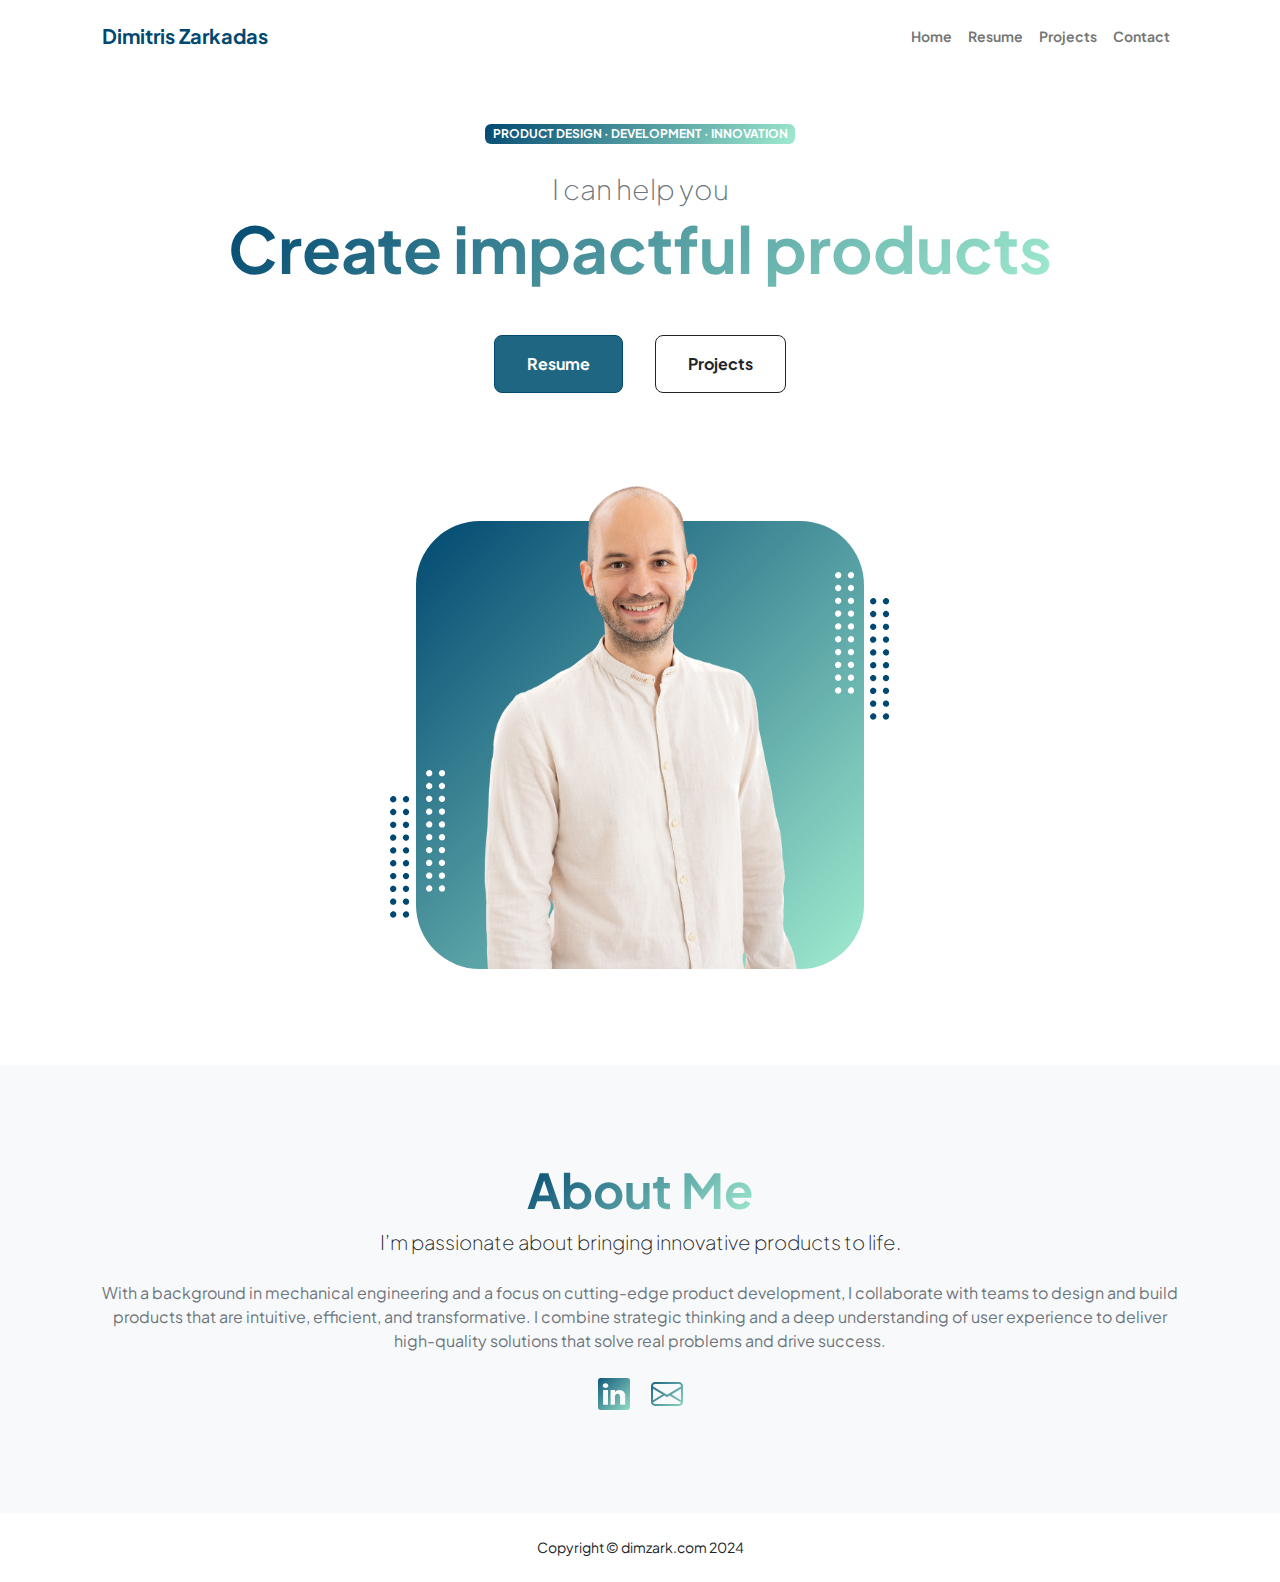
==== commit 8a3a6034: "Updated text and added LinkedIn hyperlink" ====
--- a/index.html
+++ b/index.html
@@ -181,13 +181,20 @@
                     <div class="row gx-5 justify-content-center">
                         <div class="col-xxl-8">
                             <div class="text-center my-5">
-                                <h2 class="display-5 fw-bolder"><span class="text-gradient d-inline">About Me</span></h2>
+                               <h2 class="display-5 fw-bolder"><span class="text-gradient d-inline">About Me</span></h2>
                                 <p class="lead fw-light mb-4">I’m passionate about bringing innovative products to life.</p>
                                 <p class="text-muted">With a background in mechanical engineering and a focus on cutting-edge product development, I collaborate with teams to design and build products that are intuitive, efficient, and transformative. I combine strategic thinking and a deep understanding of user experience to deliver high-quality solutions that solve real problems and drive success.</p>
                                 <div class="d-flex justify-content-center fs-2 gap-4">
-                                    <a class="text-gradient" href="#!"><i class="bi bi-twitter"></i></a>
-                                    <a class="text-gradient" href="#!"><i class="bi bi-linkedin"></i></a>
-                                    <a class="text-gradient" href="#!"><i class="bi bi-github"></i></a>
+                               <!--     <a class="text-gradient" href="#!"><i class="bi bi-twitter"></i></a> -->
+                               <div class="icon-container">
+                                <a class="text-gradient" href="https://www.linkedin.com/in/dimitrios-zarkadas" target="_blank">
+                                  <i class="bi bi-linkedin"></i>
+                                </a>
+                                <a class="text-gradient" href="mailto:hellodimzark@gmail.com">
+                                  <i class="bi bi-envelope"></i>
+                                </a>
+                              </div>                              
+                                <!--    <a class="text-gradient" href="#!"><i class="bi bi-github"></i></a> -->
                                 </div>
                             </div>
                         </div>
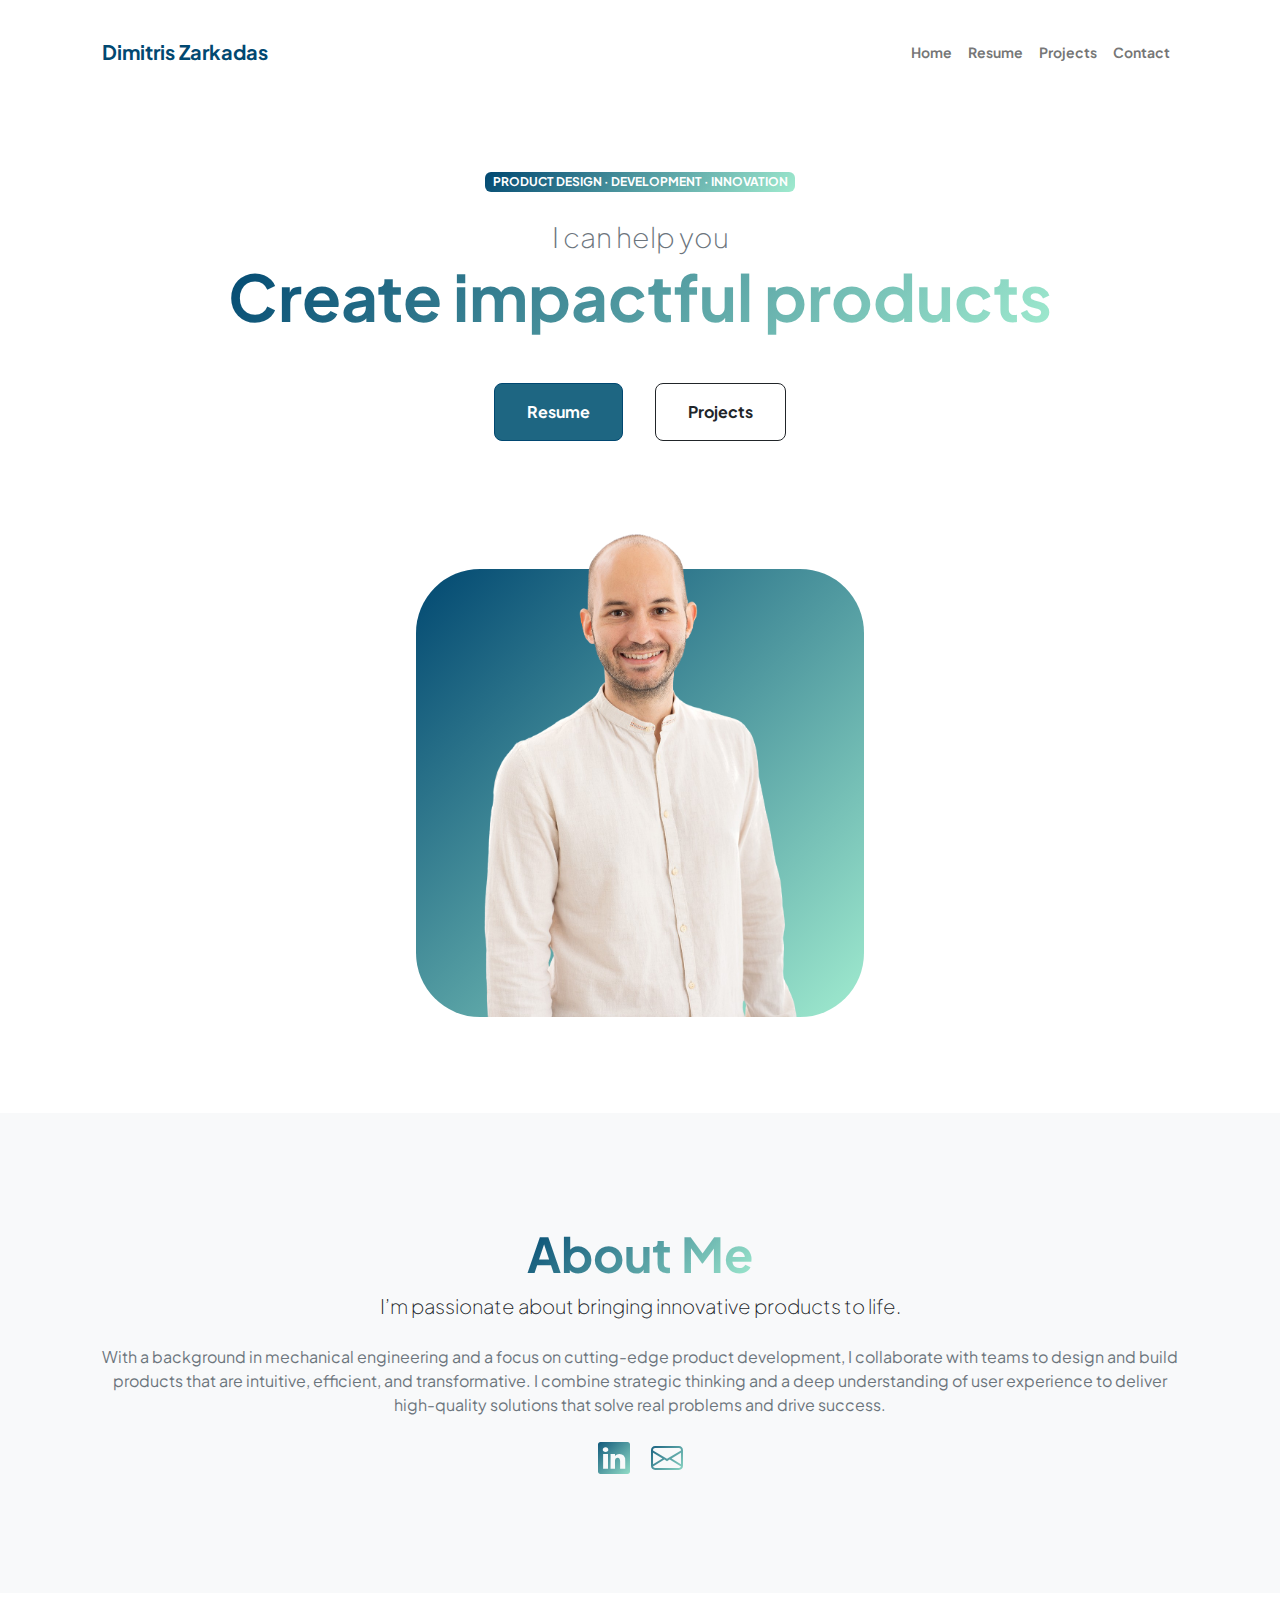
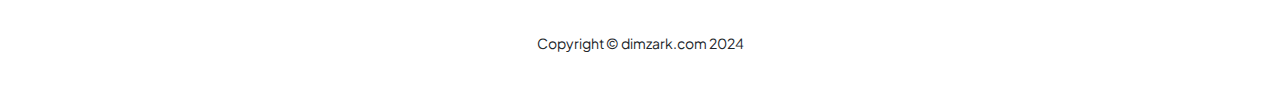
==== commit 70348d86: "Updated styles and index for LinkedIn hyperlink" ====
--- a/index.html
+++ b/index.html
@@ -57,117 +57,7 @@
                                     <!-- TIP: For best results, use a photo with a transparent background like the demo example below-->
                                     <!-- Watch a tutorial on how to do this on YouTube (link)-->
                                     <img class="profile-img" src="assets/profile.png" alt="..." />
-                                    <div class="dots-1">
-                                        <!-- SVG Dots-->
-                                        <svg version="1.1" xmlns="http://www.w3.org/2000/svg" xmlns:xlink="http://www.w3.org/1999/xlink" x="0px" y="0px" viewBox="0 0 191.6 1215.4" style="enable-background: new 0 0 191.6 1215.4" xml:space="preserve">
-                                            <g transform="translate(0.000000,1280.000000) scale(0.100000,-0.100000)">
-                                                <path d="M227.7,12788.6c-105-35-200-141-222-248c-43-206,163-412,369-369c155,32,275,190,260,339c-11,105-90,213-190,262        C383.7,12801.6,289.7,12808.6,227.7,12788.6z"></path>
-                                                <path d="M1507.7,12788.6c-151-50-253-216-222-362c25-119,136-230,254-255c194-41,395,142,375,339c-11,105-90,213-190,262        C1663.7,12801.6,1569.7,12808.6,1507.7,12788.6z"></path>
-                                                <path d="M227.7,11508.6c-105-35-200-141-222-248c-43-206,163-412,369-369c155,32,275,190,260,339c-11,105-90,213-190,262        C383.7,11521.6,289.7,11528.6,227.7,11508.6z"></path>
-                                                <path d="M1507.7,11508.6c-151-50-253-216-222-362c25-119,136-230,254-255c194-41,395,142,375,339c-11,105-90,213-190,262        C1663.7,11521.6,1569.7,11528.6,1507.7,11508.6z"></path>
-                                                <path d="M227.7,10228.6c-105-35-200-141-222-248c-43-206,163-412,369-369c155,32,275,190,260,339c-11,105-90,213-190,262        C383.7,10241.6,289.7,10248.6,227.7,10228.6z"></path>
-                                                <path d="M1507.7,10228.6c-105-35-200-141-222-248c-43-206,163-412,369-369c155,32,275,190,260,339c-11,105-90,213-190,262        C1663.7,10241.6,1569.7,10248.6,1507.7,10228.6z"></path>
-                                                <path d="M227.7,8948.6c-105-35-200-141-222-248c-43-206,163-412,369-369c155,32,275,190,260,339c-11,105-90,213-190,262        C383.7,8961.6,289.7,8968.6,227.7,8948.6z"></path>
-                                                <path d="M1507.7,8948.6c-105-35-200-141-222-248c-43-206,163-412,369-369c155,32,275,190,260,339c-11,105-90,213-190,262        C1663.7,8961.6,1569.7,8968.6,1507.7,8948.6z"></path>
-                                                <path d="M227.7,7668.6c-105-35-200-141-222-248c-43-206,163-412,369-369c155,32,275,190,260,339c-11,105-90,213-190,262        C383.7,7681.6,289.7,7688.6,227.7,7668.6z"></path>
-                                                <path d="M1507.7,7668.6c-105-35-200-141-222-248c-43-206,163-412,369-369c155,32,275,190,260,339c-11,105-90,213-190,262        C1663.7,7681.6,1569.7,7688.6,1507.7,7668.6z"></path>
-                                                <path d="M227.7,6388.6c-105-35-200-141-222-248c-43-206,163-412,369-369c155,32,275,190,260,339c-11,105-90,213-190,262        C383.7,6401.6,289.7,6408.6,227.7,6388.6z"></path>
-                                                <path d="M1507.7,6388.6c-105-35-200-141-222-248c-43-206,163-412,369-369c155,32,275,190,260,339c-11,105-90,213-190,262        C1663.7,6401.6,1569.7,6408.6,1507.7,6388.6z"></path>
-                                                <path d="M227.7,5108.6c-105-35-200-141-222-248c-43-206,163-412,369-369c155,32,275,190,260,339c-11,105-90,213-190,262        C383.7,5121.6,289.7,5128.6,227.7,5108.6z"></path>
-                                                <path d="M1507.7,5108.6c-105-35-200-141-222-248c-43-206,163-412,369-369c155,32,275,190,260,339c-11,105-90,213-190,262        C1663.7,5121.6,1569.7,5128.6,1507.7,5108.6z"></path>
-                                                <path d="M227.7,3828.6c-105-35-200-141-222-248c-43-206,163-412,369-369c155,32,275,190,260,339c-11,105-90,213-190,262        C383.7,3841.6,289.7,3848.6,227.7,3828.6z"></path>
-                                                <path d="M1507.7,3828.6c-105-35-200-141-222-248c-43-206,163-412,369-369c155,32,275,190,260,339c-11,105-90,213-190,262        C1663.7,3841.6,1569.7,3848.6,1507.7,3828.6z"></path>
-                                                <path d="M227.7,2548.6c-105-35-200-141-222-248c-43-206,163-412,369-369c155,32,275,190,260,339c-11,105-90,213-190,262        C383.7,2561.6,289.7,2568.6,227.7,2548.6z"></path>
-                                                <path d="M1507.7,2548.6c-105-35-200-141-222-248c-43-206,163-412,369-369c155,32,275,190,260,339c-11,105-90,213-190,262        C1663.7,2561.6,1569.7,2568.6,1507.7,2548.6z"></path>
-                                                <path d="M227.7,1268.6c-105-35-200-141-222-248c-43-206,163-412,369-369c155,32,275,190,260,339c-11,105-90,213-190,262        C383.7,1281.6,289.7,1288.6,227.7,1268.6z"></path>
-                                                <path d="M1507.7,1268.6c-105-35-200-141-222-248c-43-206,163-412,369-369c155,32,275,190,260,339c-11,105-90,213-190,262        C1663.7,1281.6,1569.7,1288.6,1507.7,1268.6z"></path>
-                                            </g>
-                                        </svg>
-                                        <!-- END of SVG dots-->
-                                    </div>
-                                    <div class="dots-2">
-                                        <!-- SVG Dots-->
-                                        <svg version="1.1" xmlns="http://www.w3.org/2000/svg" xmlns:xlink="http://www.w3.org/1999/xlink" x="0px" y="0px" viewBox="0 0 191.6 1215.4" style="enable-background: new 0 0 191.6 1215.4" xml:space="preserve">
-                                            <g transform="translate(0.000000,1280.000000) scale(0.100000,-0.100000)">
-                                                <path d="M227.7,12788.6c-105-35-200-141-222-248c-43-206,163-412,369-369c155,32,275,190,260,339c-11,105-90,213-190,262        C383.7,12801.6,289.7,12808.6,227.7,12788.6z"></path>
-                                                <path d="M1507.7,12788.6c-151-50-253-216-222-362c25-119,136-230,254-255c194-41,395,142,375,339c-11,105-90,213-190,262        C1663.7,12801.6,1569.7,12808.6,1507.7,12788.6z"></path>
-                                                <path d="M227.7,11508.6c-105-35-200-141-222-248c-43-206,163-412,369-369c155,32,275,190,260,339c-11,105-90,213-190,262        C383.7,11521.6,289.7,11528.6,227.7,11508.6z"></path>
-                                                <path d="M1507.7,11508.6c-151-50-253-216-222-362c25-119,136-230,254-255c194-41,395,142,375,339c-11,105-90,213-190,262        C1663.7,11521.6,1569.7,11528.6,1507.7,11508.6z"></path>
-                                                <path d="M227.7,10228.6c-105-35-200-141-222-248c-43-206,163-412,369-369c155,32,275,190,260,339c-11,105-90,213-190,262        C383.7,10241.6,289.7,10248.6,227.7,10228.6z"></path>
-                                                <path d="M1507.7,10228.6c-105-35-200-141-222-248c-43-206,163-412,369-369c155,32,275,190,260,339c-11,105-90,213-190,262        C1663.7,10241.6,1569.7,10248.6,1507.7,10228.6z"></path>
-                                                <path d="M227.7,8948.6c-105-35-200-141-222-248c-43-206,163-412,369-369c155,32,275,190,260,339c-11,105-90,213-190,262        C383.7,8961.6,289.7,8968.6,227.7,8948.6z"></path>
-                                                <path d="M1507.7,8948.6c-105-35-200-141-222-248c-43-206,163-412,369-369c155,32,275,190,260,339c-11,105-90,213-190,262        C1663.7,8961.6,1569.7,8968.6,1507.7,8948.6z"></path>
-                                                <path d="M227.7,7668.6c-105-35-200-141-222-248c-43-206,163-412,369-369c155,32,275,190,260,339c-11,105-90,213-190,262        C383.7,7681.6,289.7,7688.6,227.7,7668.6z"></path>
-                                                <path d="M1507.7,7668.6c-105-35-200-141-222-248c-43-206,163-412,369-369c155,32,275,190,260,339c-11,105-90,213-190,262        C1663.7,7681.6,1569.7,7688.6,1507.7,7668.6z"></path>
-                                                <path d="M227.7,6388.6c-105-35-200-141-222-248c-43-206,163-412,369-369c155,32,275,190,260,339c-11,105-90,213-190,262        C383.7,6401.6,289.7,6408.6,227.7,6388.6z"></path>
-                                                <path d="M1507.7,6388.6c-105-35-200-141-222-248c-43-206,163-412,369-369c155,32,275,190,260,339c-11,105-90,213-190,262        C1663.7,6401.6,1569.7,6408.6,1507.7,6388.6z"></path>
-                                                <path d="M227.7,5108.6c-105-35-200-141-222-248c-43-206,163-412,369-369c155,32,275,190,260,339c-11,105-90,213-190,262        C383.7,5121.6,289.7,5128.6,227.7,5108.6z"></path>
-                                                <path d="M1507.7,5108.6c-105-35-200-141-222-248c-43-206,163-412,369-369c155,32,275,190,260,339c-11,105-90,213-190,262        C1663.7,5121.6,1569.7,5128.6,1507.7,5108.6z"></path>
-                                                <path d="M227.7,3828.6c-105-35-200-141-222-248c-43-206,163-412,369-369c155,32,275,190,260,339c-11,105-90,213-190,262        C383.7,3841.6,289.7,3848.6,227.7,3828.6z"></path>
-                                                <path d="M1507.7,3828.6c-105-35-200-141-222-248c-43-206,163-412,369-369c155,32,275,190,260,339c-11,105-90,213-190,262        C1663.7,3841.6,1569.7,3848.6,1507.7,3828.6z"></path>
-                                                <path d="M227.7,2548.6c-105-35-200-141-222-248c-43-206,163-412,369-369c155,32,275,190,260,339c-11,105-90,213-190,262        C383.7,2561.6,289.7,2568.6,227.7,2548.6z"></path>
-                                                <path d="M1507.7,2548.6c-105-35-200-141-222-248c-43-206,163-412,369-369c155,32,275,190,260,339c-11,105-90,213-190,262        C1663.7,2561.6,1569.7,2568.6,1507.7,2548.6z"></path>
-                                                <path d="M227.7,1268.6c-105-35-200-141-222-248c-43-206,163-412,369-369c155,32,275,190,260,339c-11,105-90,213-190,262        C383.7,1281.6,289.7,1288.6,227.7,1268.6z"></path>
-                                                <path d="M1507.7,1268.6c-105-35-200-141-222-248c-43-206,163-412,369-369c155,32,275,190,260,339c-11,105-90,213-190,262        C1663.7,1281.6,1569.7,1288.6,1507.7,1268.6z"></path>
-                                            </g>
-                                        </svg>
-                                        <!-- END of SVG dots-->
-                                    </div>
-                                    <div class="dots-3">
-                                        <!-- SVG Dots-->
-                                        <svg version="1.1" xmlns="http://www.w3.org/2000/svg" xmlns:xlink="http://www.w3.org/1999/xlink" x="0px" y="0px" viewBox="0 0 191.6 1215.4" style="enable-background: new 0 0 191.6 1215.4" xml:space="preserve">
-                                            <g transform="translate(0.000000,1280.000000) scale(0.100000,-0.100000)">
-                                                <path d="M227.7,12788.6c-105-35-200-141-222-248c-43-206,163-412,369-369c155,32,275,190,260,339c-11,105-90,213-190,262        C383.7,12801.6,289.7,12808.6,227.7,12788.6z"></path>
-                                                <path d="M1507.7,12788.6c-151-50-253-216-222-362c25-119,136-230,254-255c194-41,395,142,375,339c-11,105-90,213-190,262        C1663.7,12801.6,1569.7,12808.6,1507.7,12788.6z"></path>
-                                                <path d="M227.7,11508.6c-105-35-200-141-222-248c-43-206,163-412,369-369c155,32,275,190,260,339c-11,105-90,213-190,262        C383.7,11521.6,289.7,11528.6,227.7,11508.6z"></path>
-                                                <path d="M1507.7,11508.6c-151-50-253-216-222-362c25-119,136-230,254-255c194-41,395,142,375,339c-11,105-90,213-190,262        C1663.7,11521.6,1569.7,11528.6,1507.7,11508.6z"></path>
-                                                <path d="M227.7,10228.6c-105-35-200-141-222-248c-43-206,163-412,369-369c155,32,275,190,260,339c-11,105-90,213-190,262        C383.7,10241.6,289.7,10248.6,227.7,10228.6z"></path>
-                                                <path d="M1507.7,10228.6c-105-35-200-141-222-248c-43-206,163-412,369-369c155,32,275,190,260,339c-11,105-90,213-190,262        C1663.7,10241.6,1569.7,10248.6,1507.7,10228.6z"></path>
-                                                <path d="M227.7,8948.6c-105-35-200-141-222-248c-43-206,163-412,369-369c155,32,275,190,260,339c-11,105-90,213-190,262        C383.7,8961.6,289.7,8968.6,227.7,8948.6z"></path>
-                                                <path d="M1507.7,8948.6c-105-35-200-141-222-248c-43-206,163-412,369-369c155,32,275,190,260,339c-11,105-90,213-190,262        C1663.7,8961.6,1569.7,8968.6,1507.7,8948.6z"></path>
-                                                <path d="M227.7,7668.6c-105-35-200-141-222-248c-43-206,163-412,369-369c155,32,275,190,260,339c-11,105-90,213-190,262        C383.7,7681.6,289.7,7688.6,227.7,7668.6z"></path>
-                                                <path d="M1507.7,7668.6c-105-35-200-141-222-248c-43-206,163-412,369-369c155,32,275,190,260,339c-11,105-90,213-190,262        C1663.7,7681.6,1569.7,7688.6,1507.7,7668.6z"></path>
-                                                <path d="M227.7,6388.6c-105-35-200-141-222-248c-43-206,163-412,369-369c155,32,275,190,260,339c-11,105-90,213-190,262        C383.7,6401.6,289.7,6408.6,227.7,6388.6z"></path>
-                                                <path d="M1507.7,6388.6c-105-35-200-141-222-248c-43-206,163-412,369-369c155,32,275,190,260,339c-11,105-90,213-190,262        C1663.7,6401.6,1569.7,6408.6,1507.7,6388.6z"></path>
-                                                <path d="M227.7,5108.6c-105-35-200-141-222-248c-43-206,163-412,369-369c155,32,275,190,260,339c-11,105-90,213-190,262        C383.7,5121.6,289.7,5128.6,227.7,5108.6z"></path>
-                                                <path d="M1507.7,5108.6c-105-35-200-141-222-248c-43-206,163-412,369-369c155,32,275,190,260,339c-11,105-90,213-190,262        C1663.7,5121.6,1569.7,5128.6,1507.7,5108.6z"></path>
-                                                <path d="M227.7,3828.6c-105-35-200-141-222-248c-43-206,163-412,369-369c155,32,275,190,260,339c-11,105-90,213-190,262        C383.7,3841.6,289.7,3848.6,227.7,3828.6z"></path>
-                                                <path d="M1507.7,3828.6c-105-35-200-141-222-248c-43-206,163-412,369-369c155,32,275,190,260,339c-11,105-90,213-190,262        C1663.7,3841.6,1569.7,3848.6,1507.7,3828.6z"></path>
-                                                <path d="M227.7,2548.6c-105-35-200-141-222-248c-43-206,163-412,369-369c155,32,275,190,260,339c-11,105-90,213-190,262        C383.7,2561.6,289.7,2568.6,227.7,2548.6z"></path>
-                                                <path d="M1507.7,2548.6c-105-35-200-141-222-248c-43-206,163-412,369-369c155,32,275,190,260,339c-11,105-90,213-190,262        C1663.7,2561.6,1569.7,2568.6,1507.7,2548.6z"></path>
-                                                <path d="M227.7,1268.6c-105-35-200-141-222-248c-43-206,163-412,369-369c155,32,275,190,260,339c-11,105-90,213-190,262        C383.7,1281.6,289.7,1288.6,227.7,1268.6z"></path>
-                                                <path d="M1507.7,1268.6c-105-35-200-141-222-248c-43-206,163-412,369-369c155,32,275,190,260,339c-11,105-90,213-190,262        C1663.7,1281.6,1569.7,1288.6,1507.7,1268.6z"></path>
-                                            </g>
-                                        </svg>
-                                        <!-- END of SVG dots-->
-                                    </div>
-                                    <div class="dots-4">
-                                        <!-- SVG Dots-->
-                                        <svg version="1.1" xmlns="http://www.w3.org/2000/svg" xmlns:xlink="http://www.w3.org/1999/xlink" x="0px" y="0px" viewBox="0 0 191.6 1215.4" style="enable-background: new 0 0 191.6 1215.4" xml:space="preserve">
-                                            <g transform="translate(0.000000,1280.000000) scale(0.100000,-0.100000)">
-                                                <path d="M227.7,12788.6c-105-35-200-141-222-248c-43-206,163-412,369-369c155,32,275,190,260,339c-11,105-90,213-190,262        C383.7,12801.6,289.7,12808.6,227.7,12788.6z"></path>
-                                                <path d="M1507.7,12788.6c-151-50-253-216-222-362c25-119,136-230,254-255c194-41,395,142,375,339c-11,105-90,213-190,262        C1663.7,12801.6,1569.7,12808.6,1507.7,12788.6z"></path>
-                                                <path d="M227.7,11508.6c-105-35-200-141-222-248c-43-206,163-412,369-369c155,32,275,190,260,339c-11,105-90,213-190,262        C383.7,11521.6,289.7,11528.6,227.7,11508.6z"></path>
-                                                <path d="M1507.7,11508.6c-151-50-253-216-222-362c25-119,136-230,254-255c194-41,395,142,375,339c-11,105-90,213-190,262        C1663.7,11521.6,1569.7,11528.6,1507.7,11508.6z"></path>
-                                                <path d="M227.7,10228.6c-105-35-200-141-222-248c-43-206,163-412,369-369c155,32,275,190,260,339c-11,105-90,213-190,262        C383.7,10241.6,289.7,10248.6,227.7,10228.6z"></path>
-                                                <path d="M1507.7,10228.6c-105-35-200-141-222-248c-43-206,163-412,369-369c155,32,275,190,260,339c-11,105-90,213-190,262        C1663.7,10241.6,1569.7,10248.6,1507.7,10228.6z"></path>
-                                                <path d="M227.7,8948.6c-105-35-200-141-222-248c-43-206,163-412,369-369c155,32,275,190,260,339c-11,105-90,213-190,262        C383.7,8961.6,289.7,8968.6,227.7,8948.6z"></path>
-                                                <path d="M1507.7,8948.6c-105-35-200-141-222-248c-43-206,163-412,369-369c155,32,275,190,260,339c-11,105-90,213-190,262        C1663.7,8961.6,1569.7,8968.6,1507.7,8948.6z"></path>
-                                                <path d="M227.7,7668.6c-105-35-200-141-222-248c-43-206,163-412,369-369c155,32,275,190,260,339c-11,105-90,213-190,262        C383.7,7681.6,289.7,7688.6,227.7,7668.6z"></path>
-                                                <path d="M1507.7,7668.6c-105-35-200-141-222-248c-43-206,163-412,369-369c155,32,275,190,260,339c-11,105-90,213-190,262        C1663.7,7681.6,1569.7,7688.6,1507.7,7668.6z"></path>
-                                                <path d="M227.7,6388.6c-105-35-200-141-222-248c-43-206,163-412,369-369c155,32,275,190,260,339c-11,105-90,213-190,262        C383.7,6401.6,289.7,6408.6,227.7,6388.6z"></path>
-                                                <path d="M1507.7,6388.6c-105-35-200-141-222-248c-43-206,163-412,369-369c155,32,275,190,260,339c-11,105-90,213-190,262        C1663.7,6401.6,1569.7,6408.6,1507.7,6388.6z"></path>
-                                                <path d="M227.7,5108.6c-105-35-200-141-222-248c-43-206,163-412,369-369c155,32,275,190,260,339c-11,105-90,213-190,262        C383.7,5121.6,289.7,5128.6,227.7,5108.6z"></path>
-                                                <path d="M1507.7,5108.6c-105-35-200-141-222-248c-43-206,163-412,369-369c155,32,275,190,260,339c-11,105-90,213-190,262        C1663.7,5121.6,1569.7,5128.6,1507.7,5108.6z"></path>
-                                                <path d="M227.7,3828.6c-105-35-200-141-222-248c-43-206,163-412,369-369c155,32,275,190,260,339c-11,105-90,213-190,262        C383.7,3841.6,289.7,3848.6,227.7,3828.6z"></path>
-                                                <path d="M1507.7,3828.6c-105-35-200-141-222-248c-43-206,163-412,369-369c155,32,275,190,260,339c-11,105-90,213-190,262        C1663.7,3841.6,1569.7,3848.6,1507.7,3828.6z"></path>
-                                                <path d="M227.7,2548.6c-105-35-200-141-222-248c-43-206,163-412,369-369c155,32,275,190,260,339c-11,105-90,213-190,262        C383.7,2561.6,289.7,2568.6,227.7,2548.6z"></path>
-                                                <path d="M1507.7,2548.6c-105-35-200-141-222-248c-43-206,163-412,369-369c155,32,275,190,260,339c-11,105-90,213-190,262        C1663.7,2561.6,1569.7,2568.6,1507.7,2548.6z"></path>
-                                                <path d="M227.7,1268.6c-105-35-200-141-222-248c-43-206,163-412,369-369c155,32,275,190,260,339c-11,105-90,213-190,262        C383.7,1281.6,289.7,1288.6,227.7,1268.6z"></path>
-                                                <path d="M1507.7,1268.6c-105-35-200-141-222-248c-43-206,163-412,369-369c155,32,275,190,260,339c-11,105-90,213-190,262        C1663.7,1281.6,1569.7,1288.6,1507.7,1268.6z"></path>
-                                            </g>
-                                        </svg>
-                                        <!-- END of SVG dots-->
+                                    
                                     </div>
                                 </div>
                             </div>
